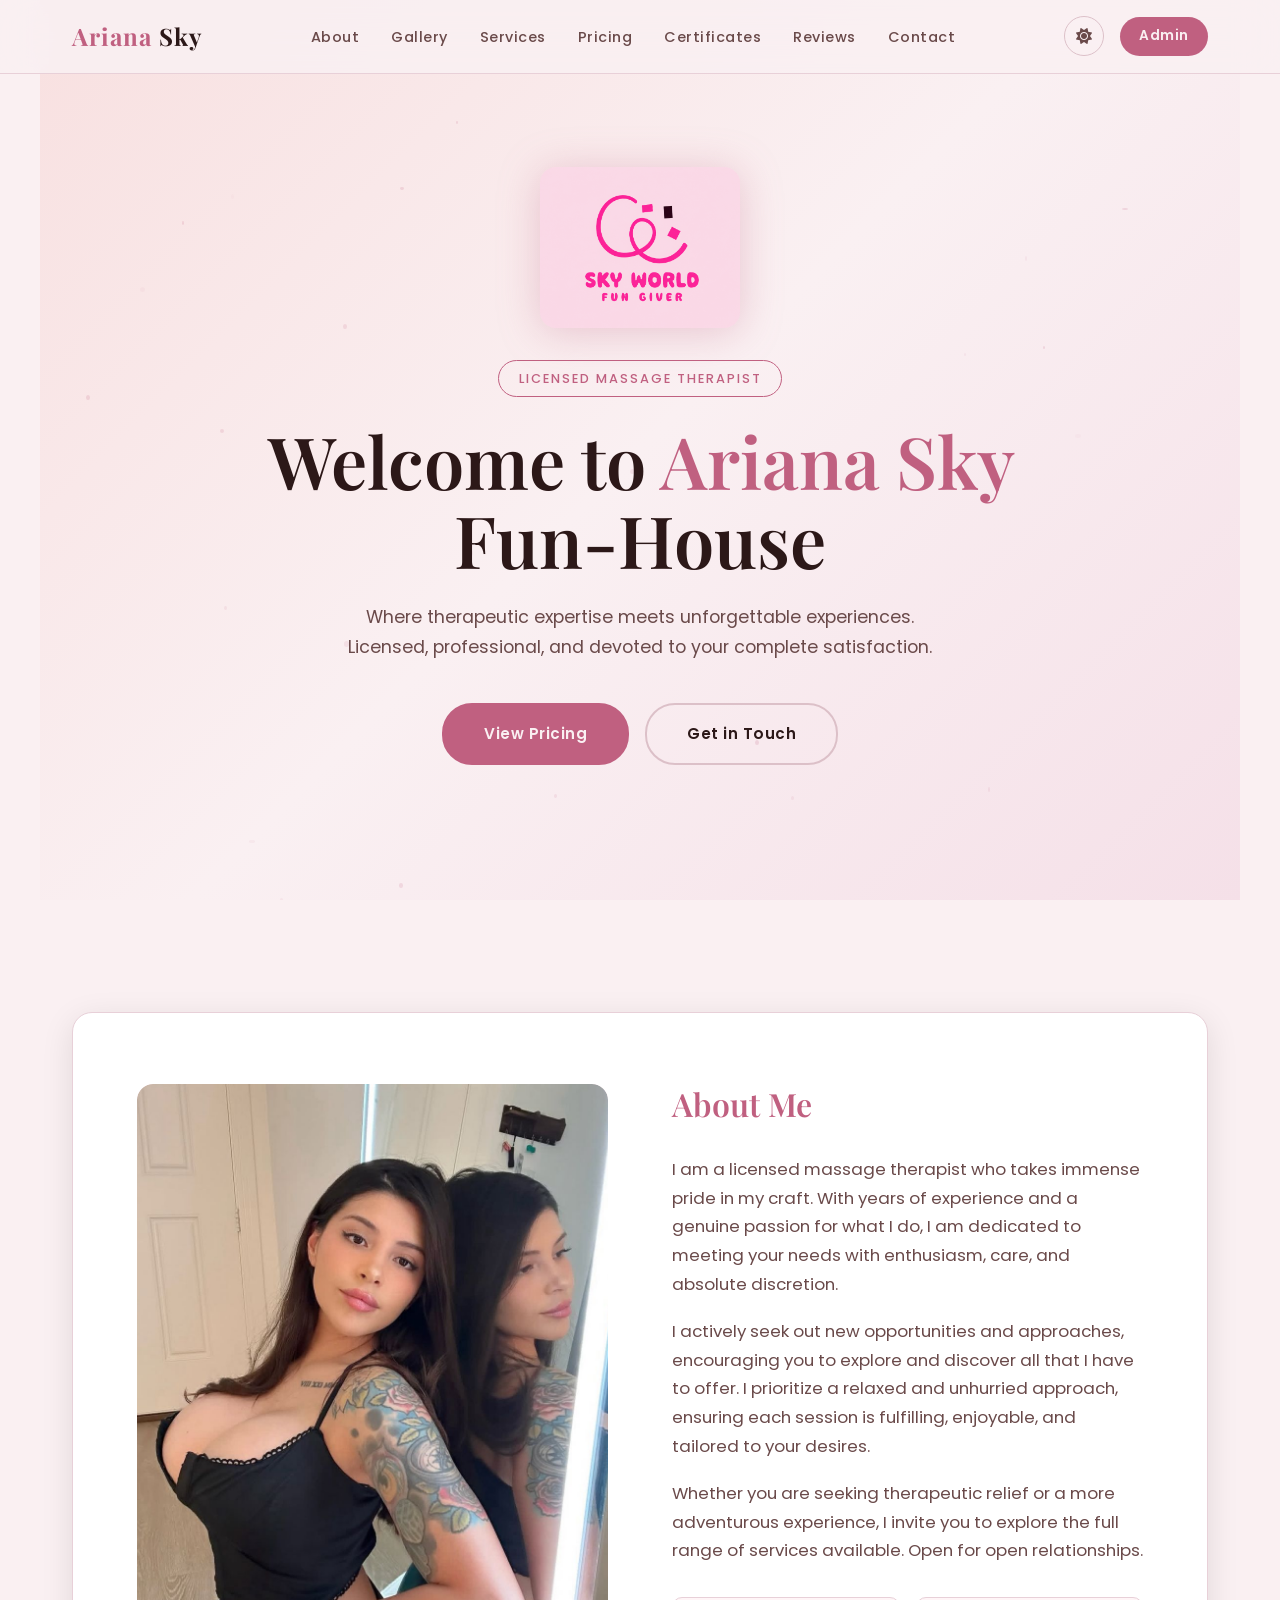
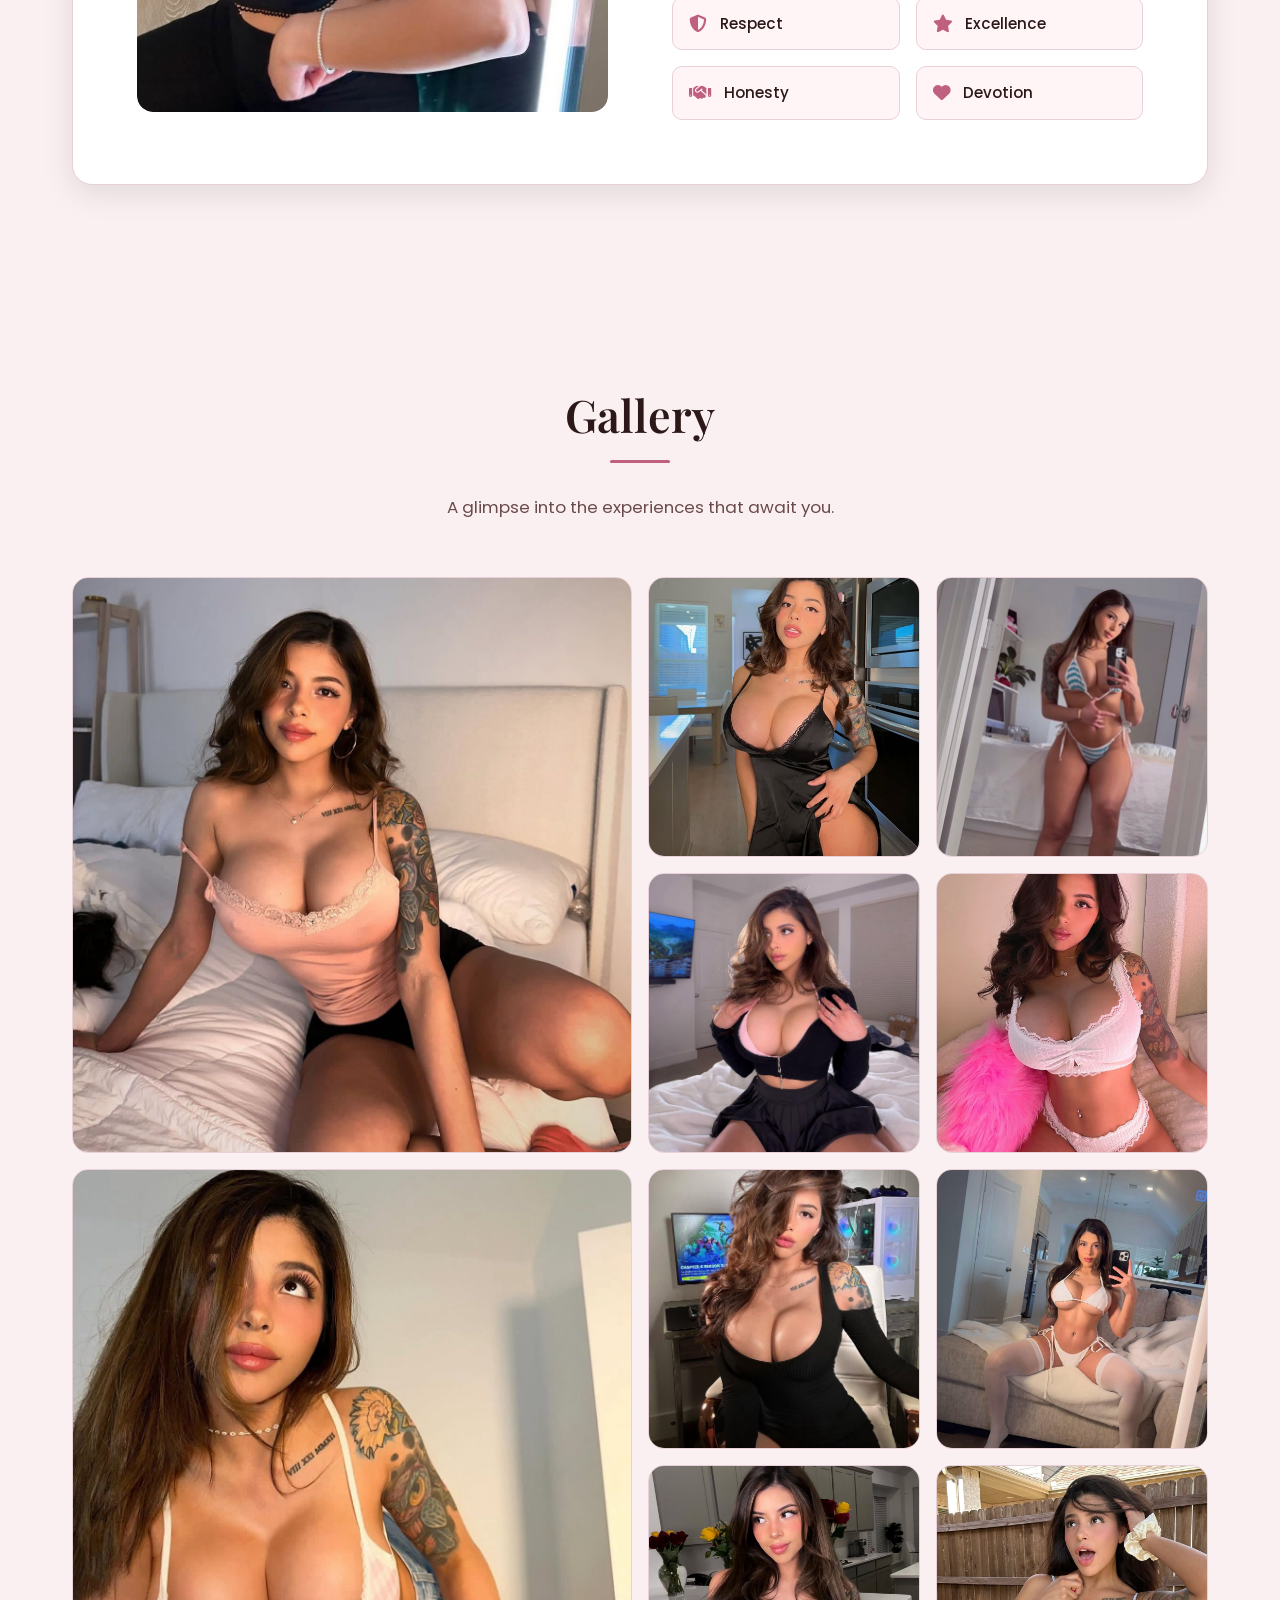
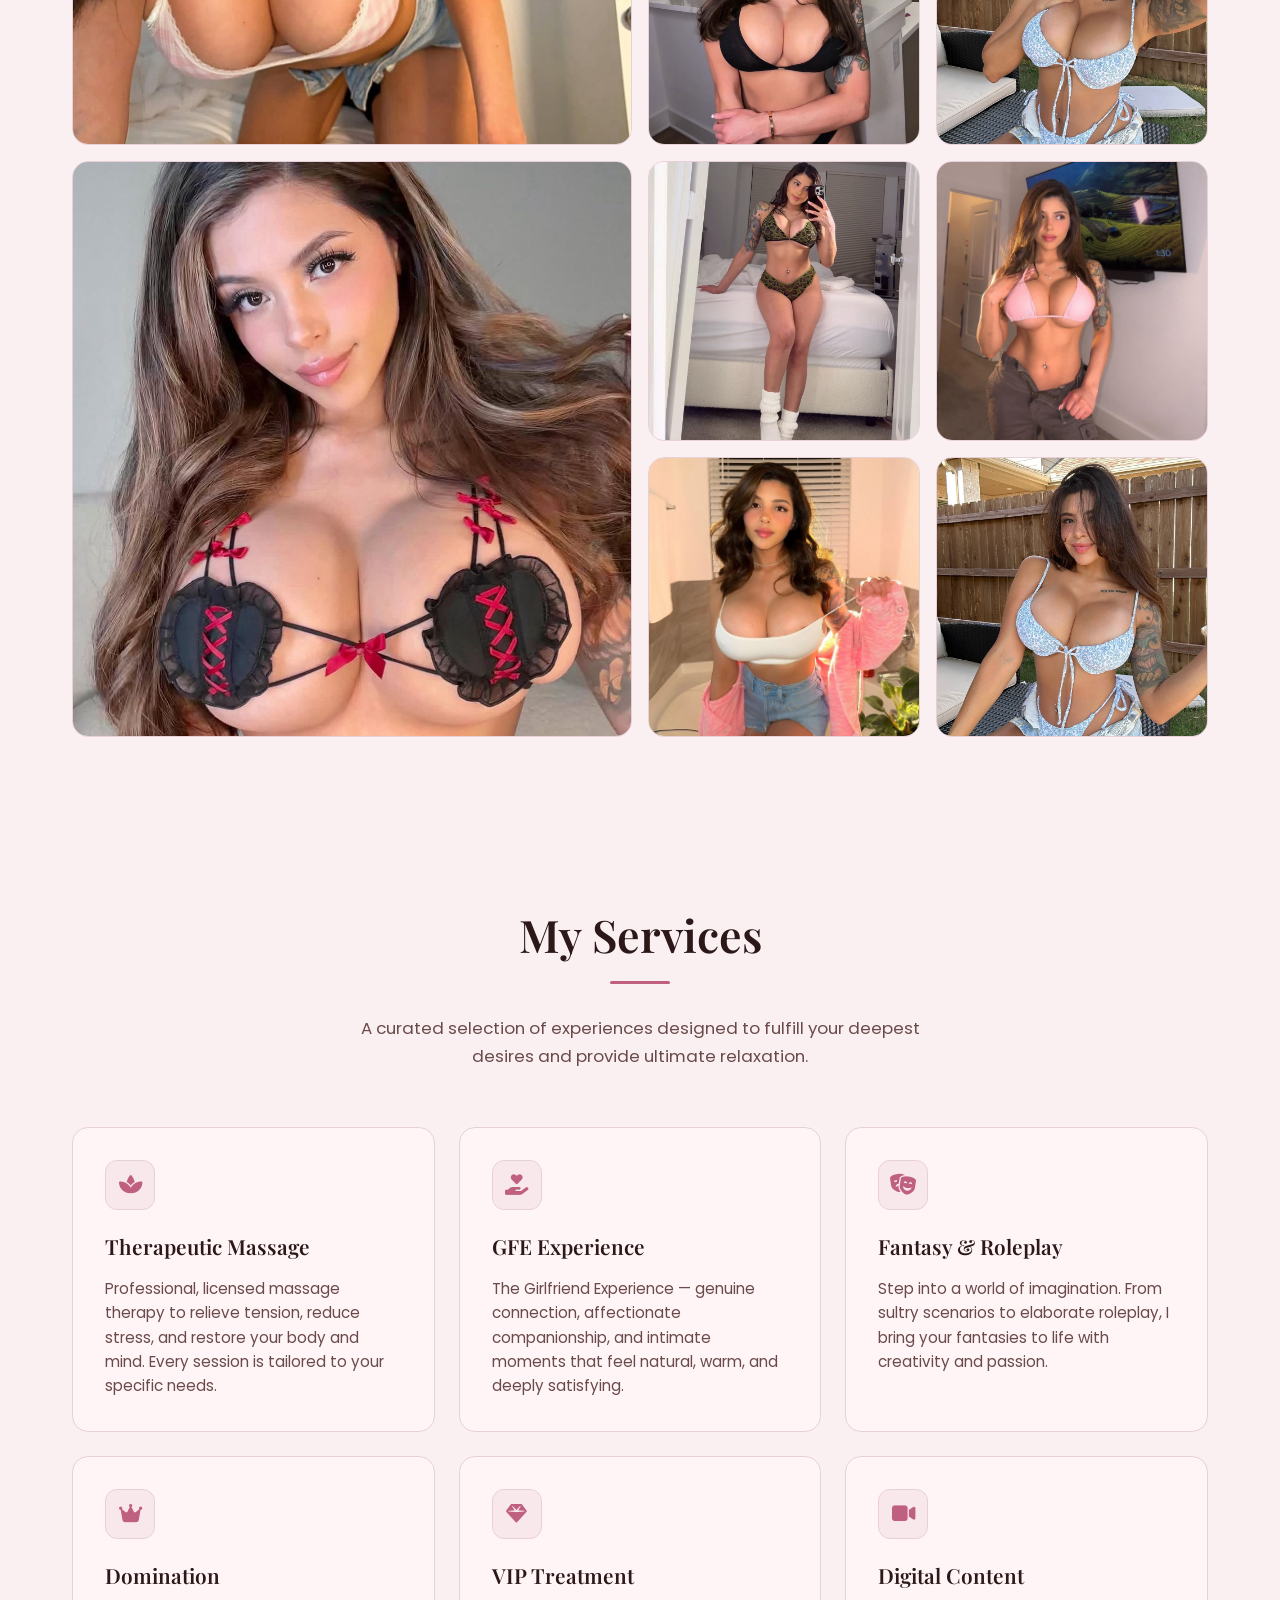
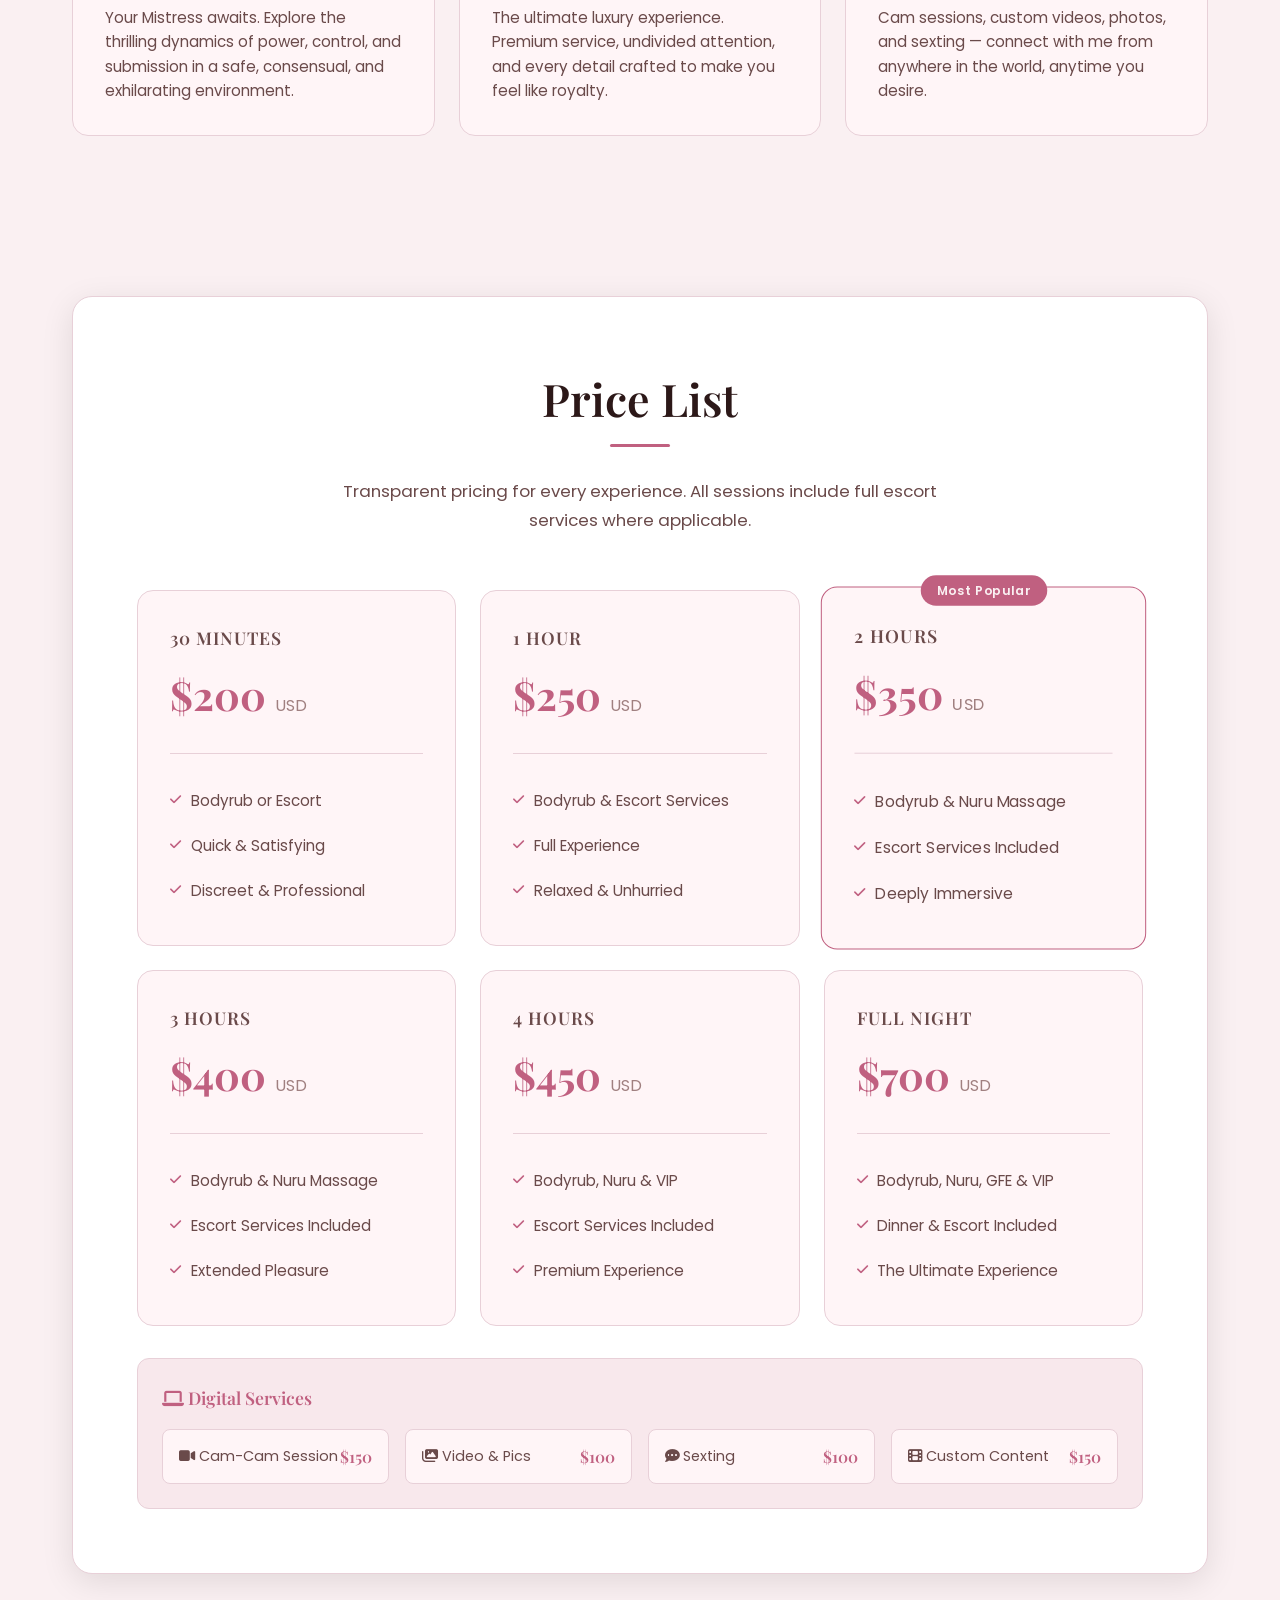
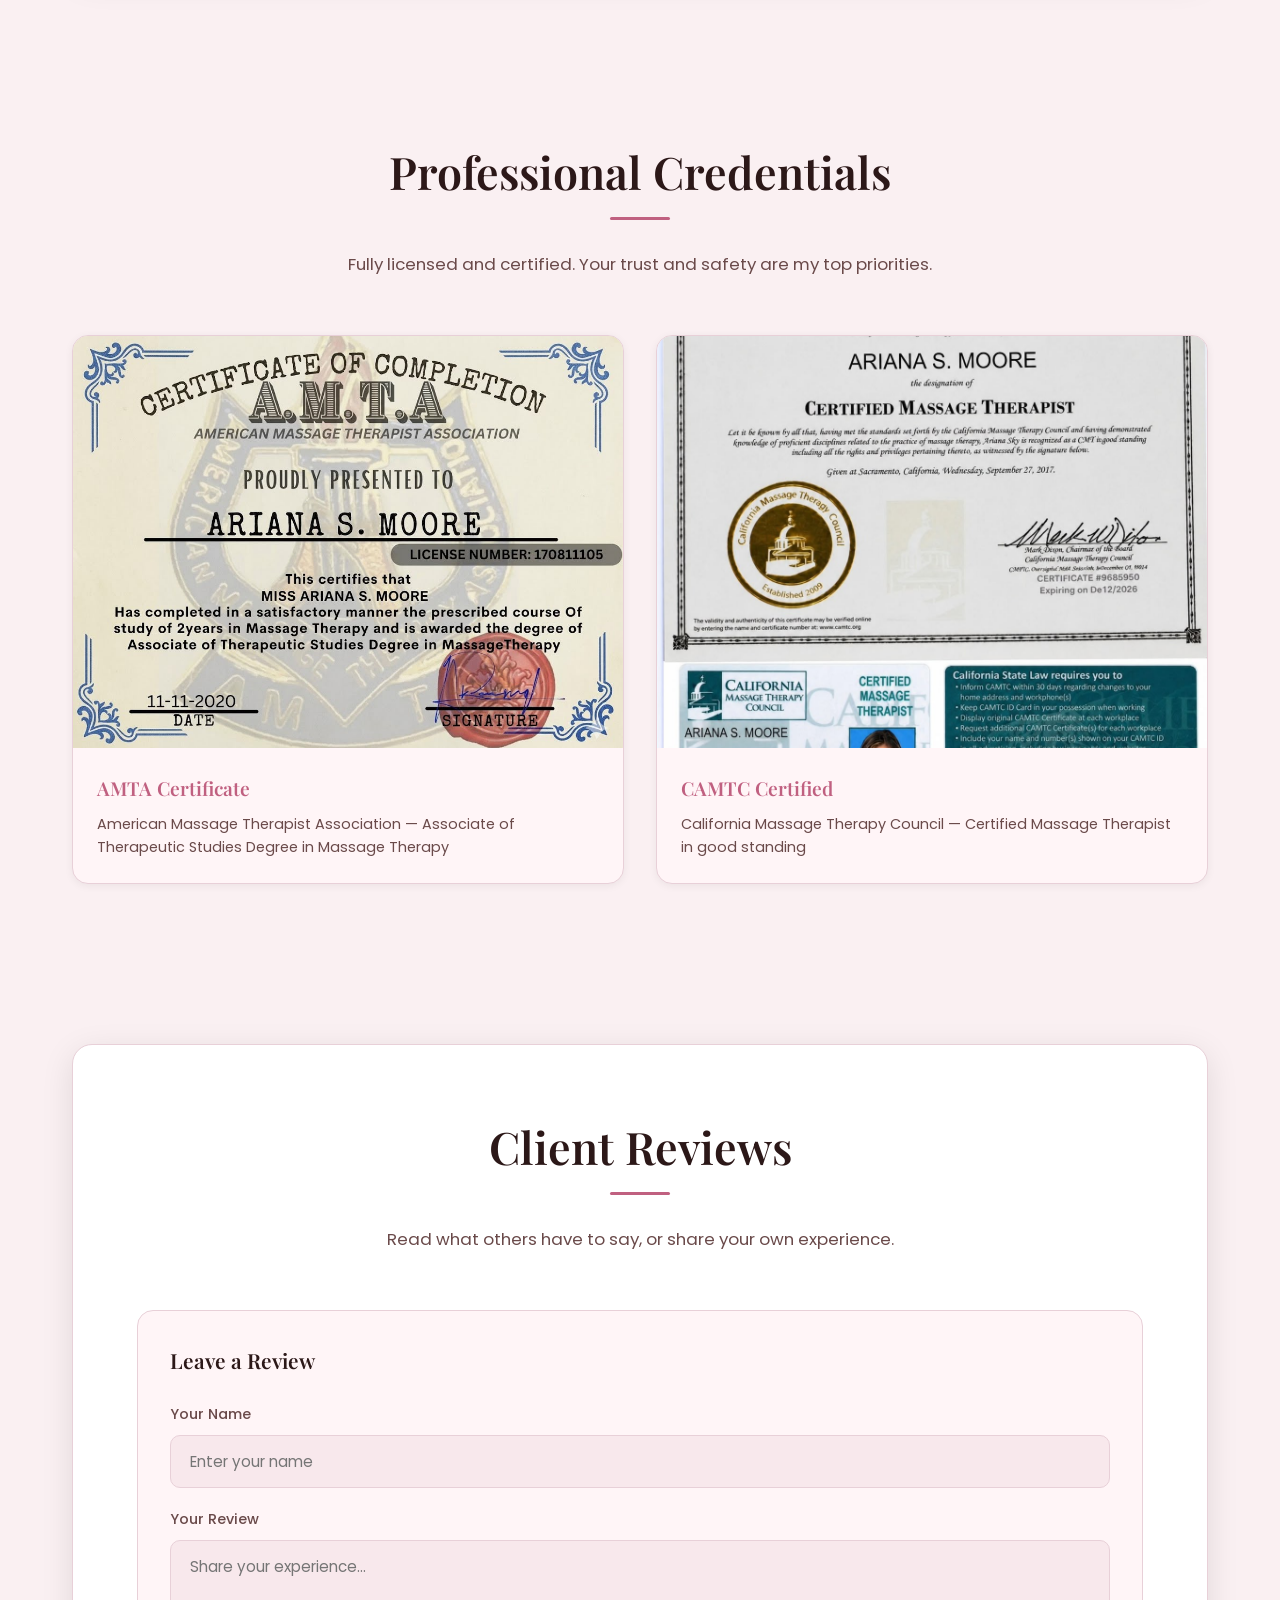
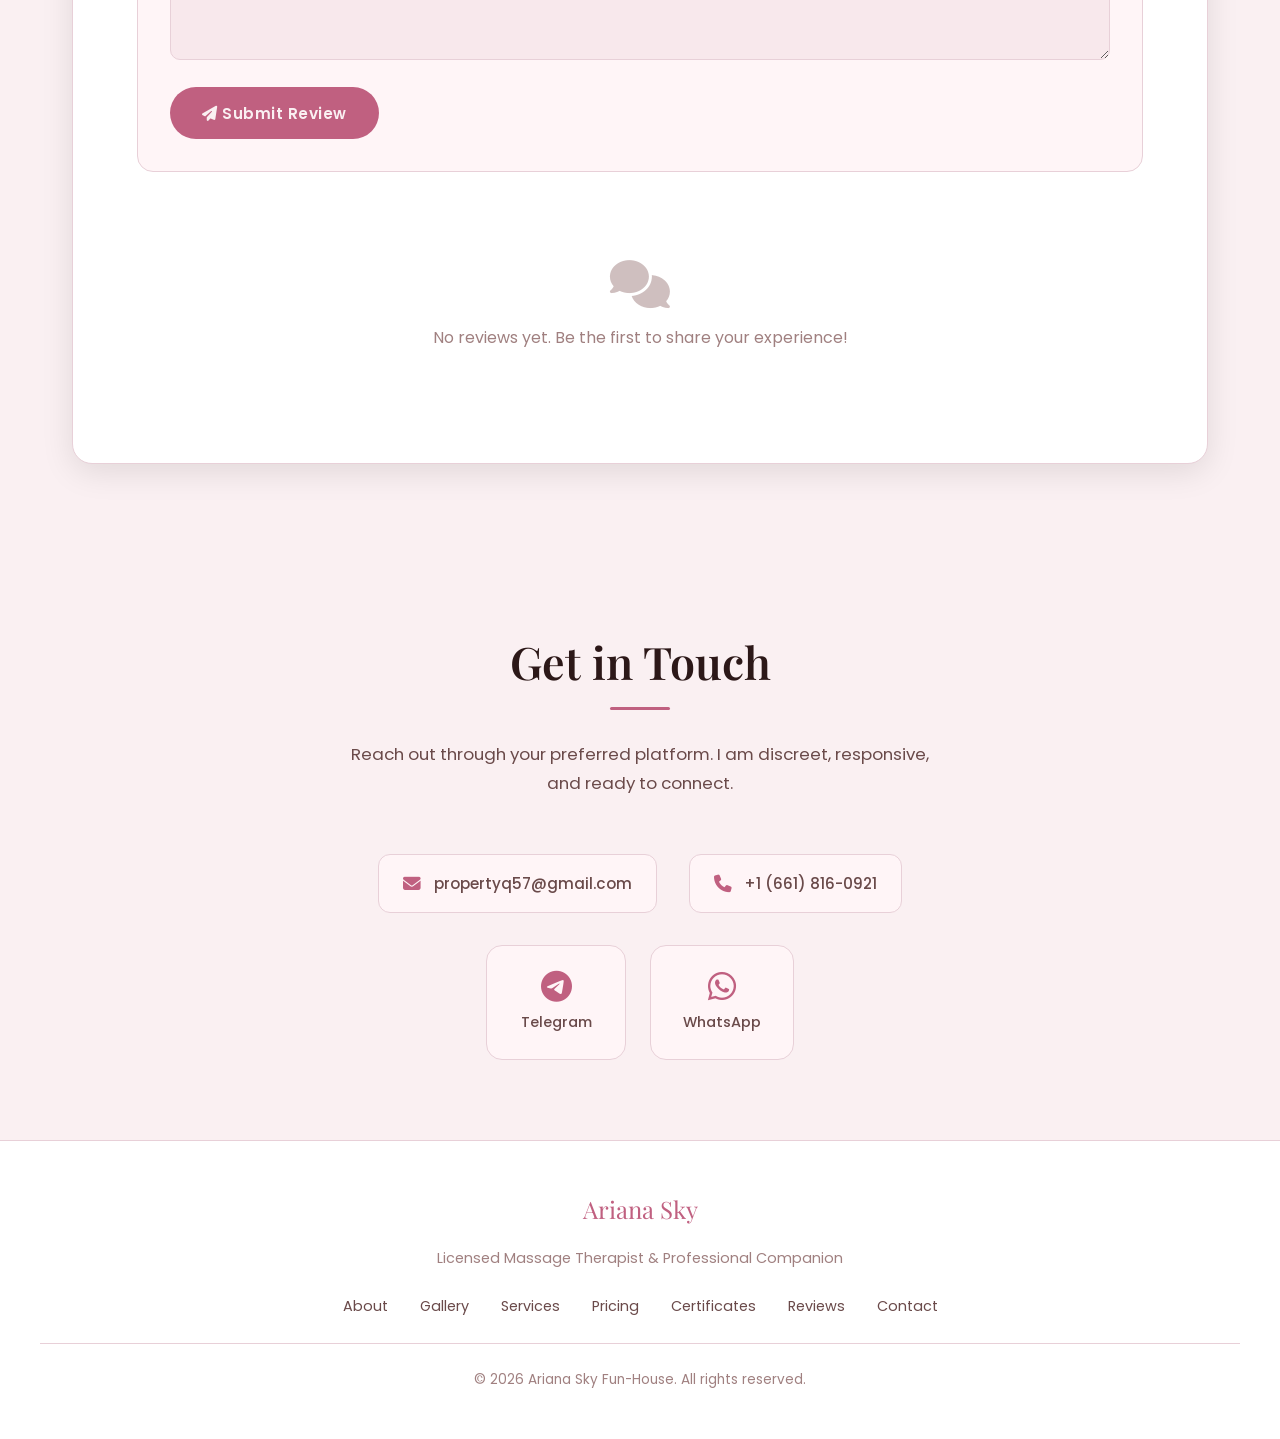
==== index.html @ fe271606 "initial commit" ====
<!DOCTYPE html>
<html lang="en">
<head>
    <meta charset="UTF-8">
    <meta name="viewport" content="width=device-width, initial-scale=1.0">
    <title>Ariana Sky Fun-House</title>
    <link rel="preconnect" href="https://fonts.googleapis.com">
    <link rel="preconnect" href="https://fonts.gstatic.com" crossorigin>
    <link href="https://fonts.googleapis.com/css2?family=Playfair+Display:wght@400;500;600;700&family=Poppins:wght@300;400;500;600&display=swap" rel="stylesheet">
    <link rel="stylesheet" href="https://cdnjs.cloudflare.com/ajax/libs/font-awesome/6.5.1/css/all.min.css">
    <link rel="stylesheet" href="style.css">
</head>
<body>
    <!-- Navigation -->
    <nav class="navbar">
        <div class="nav-container">
            <a href="#" class="logo">Ariana <span>Sky</span></a>
            <ul class="nav-links">
                <li><a href="#about">About</a></li>
                <li><a href="#gallery">Gallery</a></li>
                <li><a href="#services">Services</a></li>
                <li><a href="#pricing">Pricing</a></li>
                <li><a href="#certificates">Certificates</a></li>
                <li><a href="#comments">Reviews</a></li>
                <li><a href="#contact">Contact</a></li>
            </ul>
            <div class="nav-actions">
                <button class="theme-toggle" id="themeToggle" title="Toggle Dark Mode">
                    <i class="fas fa-sun"></i>
                </button>
                <button class="admin-btn" id="adminBtn">Admin</button>
                <button class="mobile-menu-btn"><i class="fas fa-bars"></i></button>
            </div>
        </div>
    </nav>

    <!-- Hero Section -->
    <section class="hero" id="home">
        <div class="hero-bg"></div>
        <div class="hero-particles" id="particles"></div>
        <div class="hero-content">
            <div class="hero-logo">
                <img src="Logo/sky.png" alt="Sky World Fun Giver Logo" class="hero-logo-img">
            </div>
            <div class="hero-badge">Licensed Massage Therapist</div>
            <h1>Welcome to <span class="highlight">Ariana Sky</span> Fun-House</h1>
            <p>Where therapeutic expertise meets unforgettable experiences. Licensed, professional, and devoted to your complete satisfaction.</p>
            <div class="hero-cta">
                <a href="#pricing" class="btn-primary">View Pricing</a>
                <a href="#contact" class="btn-secondary">Get in Touch</a>
            </div>
        </div>
    </section>

    <!-- About Section -->
    <section id="about" class="reveal">
        <div class="about">
            <div class="about-grid">
                <div class="about-image">
                    <img src="Images/IMG-20260613-WA0043.jpg" alt="Ariana Sky" class="about-img">
                </div>
                <div class="about-content">
                    <h3>About Me</h3>
                    <p>I am a licensed massage therapist who takes immense pride in my craft. With years of experience and a genuine passion for what I do, I am dedicated to meeting your needs with enthusiasm, care, and absolute discretion.</p>
                    <p>I actively seek out new opportunities and approaches, encouraging you to explore and discover all that I have to offer. I prioritize a relaxed and unhurried approach, ensuring each session is fulfilling, enjoyable, and tailored to your desires.</p>
                    <p>Whether you are seeking therapeutic relief or a more adventurous experience, I invite you to explore the full range of services available. Open for open relationships.</p>
                    <div class="values-list">
                        <div class="value-item">
                            <i class="fas fa-shield-halved"></i>
                            <span>Respect</span>
                        </div>
                        <div class="value-item">
                            <i class="fas fa-star"></i>
                            <span>Excellence</span>
                        </div>
                        <div class="value-item">
                            <i class="fas fa-handshake"></i>
                            <span>Honesty</span>
                        </div>
                        <div class="value-item">
                            <i class="fas fa-heart"></i>
                            <span>Devotion</span>
                        </div>
                    </div>
                </div>
            </div>
        </div>
    </section>

    <!-- Gallery Section -->
    <section id="gallery" class="reveal">
        <div class="section-header">
            <h2>Gallery</h2>
            <p>A glimpse into the experiences that await you.</p>
        </div>
        <div class="gallery-grid">
            <div class="gallery-item large">
                <img src="Images/IMG-20260613-WA0044.jpg" alt="Gallery Image 1" loading="lazy">
                <div class="gallery-overlay">
                    <i class="fas fa-expand"></i>
                </div>
            </div>
            <div class="gallery-item">
                <img src="Images/IMG-20260613-WA0045.jpg" alt="Gallery Image 2" loading="lazy">
                <div class="gallery-overlay">
                    <i class="fas fa-expand"></i>
                </div>
            </div>
            <div class="gallery-item">
                <img src="Images/IMG-20260613-WA0046.jpg" alt="Gallery Image 3" loading="lazy">
                <div class="gallery-overlay">
                    <i class="fas fa-expand"></i>
                </div>
            </div>
            <div class="gallery-item">
                <img src="Images/IMG-20260613-WA0047.jpg" alt="Gallery Image 4" loading="lazy">
                <div class="gallery-overlay">
                    <i class="fas fa-expand"></i>
                </div>
            </div>
            <div class="gallery-item">
                <img src="Images/IMG-20260613-WA0048.jpg" alt="Gallery Image 5" loading="lazy">
                <div class="gallery-overlay">
                    <i class="fas fa-expand"></i>
                </div>
            </div>
            <div class="gallery-item large">
                <img src="Images/IMG-20260613-WA0049.jpg" alt="Gallery Image 6" loading="lazy">
                <div class="gallery-overlay">
                    <i class="fas fa-expand"></i>
                </div>
            </div>
            <div class="gallery-item">
                <img src="Images/IMG-20260613-WA0050.jpg" alt="Gallery Image 7" loading="lazy">
                <div class="gallery-overlay">
                    <i class="fas fa-expand"></i>
                </div>
            </div>
            <div class="gallery-item">
                <img src="Images/IMG-20260613-WA0051.jpg" alt="Gallery Image 8" loading="lazy">
                <div class="gallery-overlay">
                    <i class="fas fa-expand"></i>
                </div>
            </div>
            <div class="gallery-item">
                <img src="Images/IMG-20260613-WA0052.jpg" alt="Gallery Image 9" loading="lazy">
                <div class="gallery-overlay">
                    <i class="fas fa-expand"></i>
                </div>
            </div>
            <div class="gallery-item">
                <img src="Images/IMG-20260613-WA0053.jpg" alt="Gallery Image 10" loading="lazy">
                <div class="gallery-overlay">
                    <i class="fas fa-expand"></i>
                </div>
            </div>
            <div class="gallery-item large">
                <img src="Images/IMG-20260613-WA0054.jpg" alt="Gallery Image 11" loading="lazy">
                <div class="gallery-overlay">
                    <i class="fas fa-expand"></i>
                </div>
            </div>
            <div class="gallery-item">
                <img src="Images/IMG-20260613-WA0055.jpg" alt="Gallery Image 12" loading="lazy">
                <div class="gallery-overlay">
                    <i class="fas fa-expand"></i>
                </div>
            </div>
            <div class="gallery-item">
                <img src="Images/IMG-20260613-WA0056.jpg" alt="Gallery Image 13" loading="lazy">
                <div class="gallery-overlay">
                    <i class="fas fa-expand"></i>
                </div>
            </div>
            <div class="gallery-item">
                <img src="Images/IMG-20260613-WA0057.jpg" alt="Gallery Image 14" loading="lazy">
                <div class="gallery-overlay">
                    <i class="fas fa-expand"></i>
                </div>
            </div>
            <div class="gallery-item">
                <img src="Images/IMG-20260613-WA0058.jpg" alt="Gallery Image 15" loading="lazy">
                <div class="gallery-overlay">
                    <i class="fas fa-expand"></i>
                </div>
            </div>
        </div>
    </section>

    <!-- Services Section -->
    <section id="services" class="reveal">
        <div class="section-header">
            <h2>My Services</h2>
            <p>A curated selection of experiences designed to fulfill your deepest desires and provide ultimate relaxation.</p>
        </div>
        <div class="services-grid">
            <div class="service-card">
                <div class="service-icon"><i class="fas fa-spa"></i></div>
                <h3>Therapeutic Massage</h3>
                <p>Professional, licensed massage therapy to relieve tension, reduce stress, and restore your body and mind. Every session is tailored to your specific needs.</p>
            </div>
            <div class="service-card">
                <div class="service-icon"><i class="fas fa-hand-holding-heart"></i></div>
                <h3>GFE Experience</h3>
                <p>The Girlfriend Experience — genuine connection, affectionate companionship, and intimate moments that feel natural, warm, and deeply satisfying.</p>
            </div>
            <div class="service-card">
                <div class="service-icon"><i class="fas fa-masks-theater"></i></div>
                <h3>Fantasy & Roleplay</h3>
                <p>Step into a world of imagination. From sultry scenarios to elaborate roleplay, I bring your fantasies to life with creativity and passion.</p>
            </div>
            <div class="service-card">
                <div class="service-icon"><i class="fas fa-crown"></i></div>
                <h3>Domination</h3>
                <p>Your Mistress awaits. Explore the thrilling dynamics of power, control, and submission in a safe, consensual, and exhilarating environment.</p>
            </div>
            <div class="service-card">
                <div class="service-icon"><i class="fas fa-gem"></i></div>
                <h3>VIP Treatment</h3>
                <p>The ultimate luxury experience. Premium service, undivided attention, and every detail crafted to make you feel like royalty.</p>
            </div>
            <div class="service-card">
                <div class="service-icon"><i class="fas fa-video"></i></div>
                <h3>Digital Content</h3>
                <p>Cam sessions, custom videos, photos, and sexting — connect with me from anywhere in the world, anytime you desire.</p>
            </div>
        </div>
    </section>

    <!-- Pricing Section -->
    <section id="pricing" class="reveal">
        <div class="pricing">
            <div class="section-header">
                <h2>Price List</h2>
                <p>Transparent pricing for every experience. All sessions include full escort services where applicable.</p>
            </div>
            <div class="pricing-grid">
                <div class="pricing-card">
                    <div class="pricing-header">
                        <h3>30 Minutes</h3>
                        <div class="pricing-price">$200 <span>USD</span></div>
                    </div>
                    <ul class="pricing-features">
                        <li><i class="fas fa-check"></i> Bodyrub or Escort</li>
                        <li><i class="fas fa-check"></i> Quick & Satisfying</li>
                        <li><i class="fas fa-check"></i> Discreet & Professional</li>
                    </ul>
                </div>
                <div class="pricing-card">
                    <div class="pricing-header">
                        <h3>1 Hour</h3>
                        <div class="pricing-price">$250 <span>USD</span></div>
                    </div>
                    <ul class="pricing-features">
                        <li><i class="fas fa-check"></i> Bodyrub & Escort Services</li>
                        <li><i class="fas fa-check"></i> Full Experience</li>
                        <li><i class="fas fa-check"></i> Relaxed & Unhurried</li>
                    </ul>
                </div>
                <div class="pricing-card featured">
                    <div class="pricing-header">
                        <h3>2 Hours</h3>
                        <div class="pricing-price">$350 <span>USD</span></div>
                    </div>
                    <ul class="pricing-features">
                        <li><i class="fas fa-check"></i> Bodyrub & Nuru Massage</li>
                        <li><i class="fas fa-check"></i> Escort Services Included</li>
                        <li><i class="fas fa-check"></i> Deeply Immersive</li>
                    </ul>
                </div>
                <div class="pricing-card">
                    <div class="pricing-header">
                        <h3>3 Hours</h3>
                        <div class="pricing-price">$400 <span>USD</span></div>
                    </div>
                    <ul class="pricing-features">
                        <li><i class="fas fa-check"></i> Bodyrub & Nuru Massage</li>
                        <li><i class="fas fa-check"></i> Escort Services Included</li>
                        <li><i class="fas fa-check"></i> Extended Pleasure</li>
                    </ul>
                </div>
                <div class="pricing-card">
                    <div class="pricing-header">
                        <h3>4 Hours</h3>
                        <div class="pricing-price">$450 <span>USD</span></div>
                    </div>
                    <ul class="pricing-features">
                        <li><i class="fas fa-check"></i> Bodyrub, Nuru & VIP</li>
                        <li><i class="fas fa-check"></i> Escort Services Included</li>
                        <li><i class="fas fa-check"></i> Premium Experience</li>
                    </ul>
                </div>
                <div class="pricing-card">
                    <div class="pricing-header">
                        <h3>Full Night</h3>
                        <div class="pricing-price">$700 <span>USD</span></div>
                    </div>
                    <ul class="pricing-features">
                        <li><i class="fas fa-check"></i> Bodyrub, Nuru, GFE & VIP</li>
                        <li><i class="fas fa-check"></i> Dinner & Escort Included</li>
                        <li><i class="fas fa-check"></i> The Ultimate Experience</li>
                    </ul>
                </div>
            </div>
            <div class="digital-services">
                <h4><i class="fas fa-laptop"></i> Digital Services</h4>
                <div class="digital-grid">
                    <div class="digital-item">
                        <span><i class="fas fa-video"></i> Cam-Cam Session</span>
                        <span>$150</span>
                    </div>
                    <div class="digital-item">
                        <span><i class="fas fa-images"></i> Video & Pics</span>
                        <span>$100</span>
                    </div>
                    <div class="digital-item">
                        <span><i class="fas fa-comment-dots"></i> Sexting</span>
                        <span>$100</span>
                    </div>
                    <div class="digital-item">
                        <span><i class="fas fa-film"></i> Custom Content</span>
                        <span>$150</span>
                    </div>
                </div>
            </div>
        </div>
    </section>

    <!-- Certificates Section -->
    <section id="certificates" class="reveal">
        <div class="section-header">
            <h2>Professional Credentials</h2>
            <p>Fully licensed and certified. Your trust and safety are my top priorities.</p>
        </div>
        <div class="certificates-grid">
            <div class="certificate-card">
                <div class="certificate-image">
                    <img src="Certificates/IMG-20260613-WA0059.jpg" alt="AMTA Certificate of Completion">
                </div>
                <div class="certificate-info">
                    <h3>AMTA Certificate</h3>
                    <p>American Massage Therapist Association — Associate of Therapeutic Studies Degree in Massage Therapy</p>
                </div>
            </div>
            <div class="certificate-card">
                <div class="certificate-image">
                    <img src="Certificates/IMG-20260613-WA0061.jpg" alt="California Massage Therapy Council Certification">
                </div>
                <div class="certificate-info">
                    <h3>CAMTC Certified</h3>
                    <p>California Massage Therapy Council — Certified Massage Therapist in good standing</p>
                </div>
            </div>
        </div>
    </section>

    <!-- Comments Section -->
    <section id="comments" class="reveal">
        <div class="comments-section">
            <div class="section-header">
                <h2>Client Reviews</h2>
                <p>Read what others have to say, or share your own experience.</p>
            </div>

            <!-- Admin Panel -->
            <div class="admin-panel" id="adminPanel">
                <div class="admin-status"><i class="fas fa-circle"></i> Admin Mode Active</div>
                <h4>Admin Controls</h4>
                <div class="admin-controls">
                    <button onclick="clearAllComments()"><i class="fas fa-trash"></i> Clear All Reviews</button>
                    <button onclick="loadSampleComments()"><i class="fas fa-database"></i> Load Sample Data</button>
                    <button class="danger" onclick="logoutAdmin()"><i class="fas fa-sign-out-alt"></i> Logout</button>
                </div>
            </div>

            <!-- Comment Form -->
            <div class="comment-form">
                <h3 style="margin-bottom: 1.5rem; font-size: 1.3rem;">Leave a Review</h3>
                <form id="commentForm">
                    <div class="form-group">
                        <label for="commentName">Your Name</label>
                        <input type="text" id="commentName" placeholder="Enter your name" required>
                    </div>
                    <div class="form-group">
                        <label for="commentText">Your Review</label>
                        <textarea id="commentText" placeholder="Share your experience..." required></textarea>
                    </div>
                    <button type="submit" class="submit-btn"><i class="fas fa-paper-plane"></i> Submit Review</button>
                </form>
            </div>

            <!-- Comments List -->
            <div class="comments-list" id="commentsList">
                <!-- Comments will be loaded here -->
            </div>
        </div>
    </section>

    <!-- Contact / Social Section -->
    <section id="contact" class="reveal contact-section">
        <div class="section-header">
            <h2>Get in Touch</h2>
            <p>Reach out through your preferred platform. I am discreet, responsive, and ready to connect.</p>
        </div>
        <div class="contact-info">
            <div class="contact-item">
                <i class="fas fa-envelope"></i>
                <span>propertyq57@gmail.com</span>
            </div>
            <div class="contact-item">
                <i class="fas fa-phone"></i>
                <span>+1 (661) 816-0921</span>
            </div>
        </div>
        <div class="social-links">
            <a href="https://t.me/ALLMYHEART7" target="_blank" class="social-link">
                <i class="fab fa-telegram"></i>
                <span>Telegram</span>
            </a>
            <a href="https://wa.me/13027434221" target="_blank" class="social-link">
                <i class="fab fa-whatsapp"></i>
                <span>WhatsApp</span>
            </a>
        </div>
    </section>

    <!-- Footer -->
    <footer>
        <div class="footer-content">
            <div class="footer-logo">Ariana Sky</div>
            <p class="footer-text">Licensed Massage Therapist & Professional Companion</p>
            <div class="footer-links">
                <a href="#about">About</a>
                <a href="#gallery">Gallery</a>
                <a href="#services">Services</a>
                <a href="#pricing">Pricing</a>
                <a href="#certificates">Certificates</a>
                <a href="#comments">Reviews</a>
                <a href="#contact">Contact</a>
            </div>
            <div class="footer-bottom">
                &copy; 2026 Ariana Sky Fun-House. All rights reserved.
            </div>
        </div>
    </footer>

    <!-- Image Lightbox Modal -->
    <div class="lightbox" id="lightbox">
        <button class="lightbox-close" id="lightboxClose"><i class="fas fa-times"></i></button>
        <button class="lightbox-prev" id="lightboxPrev"><i class="fas fa-chevron-left"></i></button>
        <button class="lightbox-next" id="lightboxNext"><i class="fas fa-chevron-right"></i></button>
        <img src="" alt="Lightbox Image" id="lightboxImg">
    </div>

    <!-- Admin Login Modal -->
    <div class="modal-overlay" id="adminModal">
        <div class="modal">
            <h3><i class="fas fa-lock"></i> Admin Access</h3>
            <p>Enter your admin password to manage reviews and content.</p>
            <div class="form-group">
                <label for="adminPassword">Password</label>
                <input type="password" id="adminPassword" placeholder="Enter admin password">
            </div>
            <div class="modal-actions">
                <button class="btn-cancel" onclick="closeAdminModal()">Cancel</button>
                <button class="btn-confirm" onclick="loginAdmin()">Login</button>
            </div>
        </div>
    </div>

    <!-- Toast Container -->
    <div class="toast" id="toast">
        <i class="fas fa-check-circle"></i>
        <span id="toastMessage">Message</span>
    </div>

    <script src="script.js"></script>
</body>
</html>
---- style.css ----
/* ========================
   ARIANA SKY FUN-HOUSE
   Pink & Cream Theme
   ======================== */

:root {
    --bg-primary: #faf0f2;
    --bg-secondary: #ffffff;
    --bg-card: #fff5f7;
    --bg-elevated: #f8e8ec;
    --text-primary: #2c1818;
    --text-secondary: #6a4a4a;
    --text-muted: #a08080;
    --accent: #c06080;
    --accent-hover: #a04060;
    --accent-glow: rgba(192, 96, 128, 0.2);
    --border: #e8d0d8;
    --border-light: #dcc0c8;
    --danger: #c94e6e;
    --danger-hover: #d66080;
    --success: #6a9e7a;
    --shadow: 0 8px 32px rgba(0,0,0,0.1);
    --shadow-sm: 0 2px 8px rgba(0,0,0,0.06);
    --transition: all 0.3s cubic-bezier(0.4, 0, 0.2, 1);
}

[data-theme="dark"] {
    --bg-primary: #1a0f14;
    --bg-secondary: #24161c;
    --bg-card: #2a1a20;
    --bg-elevated: #331f28;
    --text-primary: #f5e6d8;
    --text-secondary: #d4b8a8;
    --text-muted: #a08070;
    --accent: #e8a4b8;
    --accent-hover: #f0b8c8;
    --accent-glow: rgba(232, 164, 184, 0.3);
    --border: #3a252e;
    --border-light: #4a2f3a;
    --shadow: 0 8px 32px rgba(0,0,0,0.4);
    --shadow-sm: 0 2px 8px rgba(0,0,0,0.2);
}

* {
    margin: 0;
    padding: 0;
    box-sizing: border-box;
}

html {
    scroll-behavior: smooth;
}

body {
    font-family: 'Poppins', sans-serif;
    background: var(--bg-primary);
    color: var(--text-primary);
    line-height: 1.7;
    transition: var(--transition);
    overflow-x: hidden;
}

h1, h2, h3, h4 {
    font-family: 'Playfair Display', serif;
    font-weight: 600;
}

/* Scrollbar */
::-webkit-scrollbar {
    width: 8px;
}
::-webkit-scrollbar-track {
    background: var(--bg-primary);
}
::-webkit-scrollbar-thumb {
    background: var(--accent);
    border-radius: 4px;
}

/* Navigation */
.navbar {
    position: fixed;
    top: 0;
    left: 0;
    right: 0;
    z-index: 1000;
    background: rgba(250, 240, 242, 0.85);
    backdrop-filter: blur(20px);
    border-bottom: 1px solid var(--border);
    transition: var(--transition);
}

[data-theme="dark"] .navbar {
    background: rgba(26, 15, 20, 0.85);
}

.nav-container {
    max-width: 1200px;
    margin: 0 auto;
    padding: 1rem 2rem;
    display: flex;
    justify-content: space-between;
    align-items: center;
}

.logo {
    font-family: 'Playfair Display', serif;
    font-size: 1.5rem;
    font-weight: 700;
    color: var(--accent);
    text-decoration: none;
    letter-spacing: 1px;
}

.logo span {
    color: var(--text-primary);
}

.nav-links {
    display: flex;
    gap: 2rem;
    align-items: center;
    list-style: none;
}

.nav-links a {
    color: var(--text-secondary);
    text-decoration: none;
    font-size: 0.9rem;
    font-weight: 500;
    letter-spacing: 0.5px;
    transition: var(--transition);
    position: relative;
}

.nav-links a::after {
    content: '';
    position: absolute;
    bottom: -4px;
    left: 0;
    width: 0;
    height: 2px;
    background: var(--accent);
    transition: var(--transition);
}

.nav-links a:hover {
    color: var(--accent);
}

.nav-links a:hover::after {
    width: 100%;
}

.nav-actions {
    display: flex;
    gap: 1rem;
    align-items: center;
}

.theme-toggle {
    background: none;
    border: 1px solid var(--border-light);
    color: var(--text-secondary);
    width: 40px;
    height: 40px;
    border-radius: 50%;
    cursor: pointer;
    display: flex;
    align-items: center;
    justify-content: center;
    transition: var(--transition);
    font-size: 1rem;
}

.theme-toggle:hover {
    border-color: var(--accent);
    color: var(--accent);
    transform: rotate(20deg);
}

.admin-btn {
    background: var(--accent);
    color: var(--bg-primary);
    border: none;
    padding: 0.6rem 1.2rem;
    border-radius: 30px;
    font-family: 'Poppins', sans-serif;
    font-weight: 600;
    font-size: 0.85rem;
    cursor: pointer;
    transition: var(--transition);
    letter-spacing: 0.5px;
}

.admin-btn:hover {
    background: var(--accent-hover);
    transform: translateY(-2px);
    box-shadow: 0 4px 15px var(--accent-glow);
}

.mobile-menu-btn {
    display: none;
    background: none;
    border: none;
    color: var(--text-primary);
    font-size: 1.5rem;
    cursor: pointer;
}

/* Hero Section */
.hero {
    min-height: 100vh;
    display: flex;
    align-items: center;
    justify-content: center;
    position: relative;
    overflow: hidden;
    padding: 6rem 2rem 4rem;
}

.hero-bg {
    position: absolute;
    inset: 0;
    background: linear-gradient(135deg, #f8e0e0 0%, #faf0f2 50%, #f5e0e8 100%);
    z-index: -2;
}

[data-theme="dark"] .hero-bg {
    background: linear-gradient(135deg, #1a0a10 0%, #1a0f14 50%, #241018 100%);
}

.hero-particles {
    position: absolute;
    inset: 0;
    z-index: -1;
    opacity: 0.3;
}

.hero-content {
    text-align: center;
    max-width: 800px;
    z-index: 1;
}

.hero-logo {
    margin-bottom: 1.5rem;
    animation: fadeInUp 0.8s ease;
}

.hero-logo-img {
    max-width: 200px;
    height: auto;
    border-radius: 16px;
    filter: drop-shadow(0 4px 20px rgba(192, 96, 128, 0.3));
}

.hero-badge {
    display: inline-block;
    padding: 0.4rem 1.2rem;
    border: 1px solid var(--accent);
    border-radius: 30px;
    color: var(--accent);
    font-size: 0.8rem;
    font-weight: 500;
    letter-spacing: 2px;
    text-transform: uppercase;
    margin-bottom: 1.5rem;
    animation: fadeInUp 0.8s ease 0.2s both;
}

.hero h1 {
    font-size: clamp(2.5rem, 6vw, 4.5rem);
    line-height: 1.1;
    margin-bottom: 1.5rem;
    animation: fadeInUp 0.8s ease 0.4s both;
}

.hero h1 .highlight {
    color: var(--accent);
    position: relative;
}

.hero p {
    font-size: 1.1rem;
    color: var(--text-secondary);
    max-width: 600px;
    margin: 0 auto 2.5rem;
    animation: fadeInUp 0.8s ease 0.6s both;
}

.hero-cta {
    display: flex;
    gap: 1rem;
    justify-content: center;
    flex-wrap: wrap;
    animation: fadeInUp 0.8s ease 0.8s both;
}

.btn-primary {
    background: var(--accent);
    color: var(--bg-primary);
    padding: 1rem 2.5rem;
    border-radius: 30px;
    text-decoration: none;
    font-weight: 600;
    font-size: 0.95rem;
    letter-spacing: 0.5px;
    transition: var(--transition);
    display: inline-block;
    border: 2px solid var(--accent);
}

.btn-primary:hover {
    background: transparent;
    color: var(--accent);
    transform: translateY(-3px);
    box-shadow: 0 8px 25px var(--accent-glow);
}

.btn-secondary {
    background: transparent;
    color: var(--text-primary);
    padding: 1rem 2.5rem;
    border-radius: 30px;
    text-decoration: none;
    font-weight: 600;
    font-size: 0.95rem;
    letter-spacing: 0.5px;
    transition: var(--transition);
    display: inline-block;
    border: 2px solid var(--border-light);
}

.btn-secondary:hover {
    border-color: var(--accent);
    color: var(--accent);
    transform: translateY(-3px);
}

/* Section Styles */
section {
    padding: 5rem 2rem;
    max-width: 1200px;
    margin: 0 auto;
}

.section-header {
    text-align: center;
    margin-bottom: 3.5rem;
}

.section-header h2 {
    font-size: clamp(2rem, 4vw, 2.8rem);
    margin-bottom: 1rem;
    position: relative;
    display: inline-block;
}

.section-header h2::after {
    content: '';
    position: absolute;
    bottom: -10px;
    left: 50%;
    transform: translateX(-50%);
    width: 60px;
    height: 3px;
    background: var(--accent);
    border-radius: 2px;
}

.section-header p {
    color: var(--text-secondary);
    max-width: 600px;
    margin: 1.5rem auto 0;
    font-size: 1.05rem;
}

/* About Section */
.about {
    background: var(--bg-secondary);
    border-radius: 20px;
    margin: 2rem auto;
    padding: 4rem;
    box-shadow: var(--shadow);
    border: 1px solid var(--border);
}

.about-grid {
    display: grid;
    grid-template-columns: 1fr 1fr;
    gap: 4rem;
    align-items: center;
}

.about-image {
    position: relative;
    border-radius: 16px;
    overflow: hidden;
    aspect-ratio: 3/4;
    background: var(--bg-elevated);
    display: flex;
    align-items: center;
    justify-content: center;
}

.about-image-placeholder {
    width: 100%;
    height: 100%;
    background: linear-gradient(135deg, var(--bg-elevated), var(--bg-card));
    display: flex;
    flex-direction: column;
    align-items: center;
    justify-content: center;
    color: var(--text-muted);
}

.about-image-placeholder i {
    font-size: 4rem;
    margin-bottom: 1rem;
    color: var(--accent);
    opacity: 0.5;
}

.about-image::before {
    content: '';
    position: absolute;
    inset: -2px;
    border-radius: 18px;
    background: linear-gradient(135deg, var(--accent), transparent, var(--accent));
    z-index: -1;
    opacity: 0.3;
}

.about-content h3 {
    font-size: 2rem;
    margin-bottom: 1.5rem;
    color: var(--accent);
}

.about-content p {
    color: var(--text-secondary);
    margin-bottom: 1.2rem;
    font-size: 1.05rem;
}

.values-list {
    display: grid;
    grid-template-columns: 1fr 1fr;
    gap: 1rem;
    margin-top: 2rem;
}

.value-item {
    display: flex;
    align-items: center;
    gap: 0.8rem;
    padding: 0.8rem 1rem;
    background: var(--bg-card);
    border-radius: 10px;
    border: 1px solid var(--border);
    transition: var(--transition);
}

.value-item:hover {
    border-color: var(--accent);
    transform: translateX(5px);
}

.value-item i {
    color: var(--accent);
    font-size: 1.1rem;
}

.value-item span {
    font-weight: 500;
    font-size: 0.95rem;
}

/* Services Section */
.services-grid {
    display: grid;
    grid-template-columns: repeat(auto-fit, minmax(280px, 1fr));
    gap: 1.5rem;
}

.service-card {
    background: var(--bg-card);
    border: 1px solid var(--border);
    border-radius: 16px;
    padding: 2rem;
    transition: var(--transition);
    position: relative;
    overflow: hidden;
}

.service-card::before {
    content: '';
    position: absolute;
    top: 0;
    left: 0;
    right: 0;
    height: 3px;
    background: linear-gradient(90deg, var(--accent), transparent);
    opacity: 0;
    transition: var(--transition);
}

.service-card:hover {
    transform: translateY(-5px);
    box-shadow: var(--shadow);
    border-color: var(--border-light);
}

.service-card:hover::before {
    opacity: 1;
}

.service-icon {
    width: 50px;
    height: 50px;
    background: var(--bg-elevated);
    border-radius: 12px;
    display: flex;
    align-items: center;
    justify-content: center;
    margin-bottom: 1.2rem;
    font-size: 1.3rem;
    color: var(--accent);
    border: 1px solid var(--border);
}

.service-card h3 {
    font-size: 1.3rem;
    margin-bottom: 0.8rem;
}

.service-card p {
    color: var(--text-secondary);
    font-size: 0.95rem;
    line-height: 1.6;
}

/* Pricing Section */
.pricing {
    background: var(--bg-secondary);
    border-radius: 20px;
    padding: 4rem;
    box-shadow: var(--shadow);
    border: 1px solid var(--border);
}

.pricing-grid {
    display: grid;
    grid-template-columns: repeat(auto-fit, minmax(300px, 1fr));
    gap: 1.5rem;
}

.pricing-card {
    background: var(--bg-card);
    border: 1px solid var(--border);
    border-radius: 16px;
    padding: 2rem;
    transition: var(--transition);
    position: relative;
}

.pricing-card.featured {
    border-color: var(--accent);
    transform: scale(1.02);
}

.pricing-card.featured::before {
    content: 'Most Popular';
    position: absolute;
    top: -12px;
    left: 50%;
    transform: translateX(-50%);
    background: var(--accent);
    color: var(--bg-primary);
    padding: 0.3rem 1rem;
    border-radius: 20px;
    font-size: 0.75rem;
    font-weight: 600;
    letter-spacing: 0.5px;
}

.pricing-card:hover {
    transform: translateY(-5px);
    box-shadow: var(--shadow);
}

.pricing-card.featured:hover {
    transform: scale(1.02) translateY(-5px);
}

.pricing-header {
    margin-bottom: 1.5rem;
    padding-bottom: 1.5rem;
    border-bottom: 1px solid var(--border);
}

.pricing-header h3 {
    font-size: 1.1rem;
    color: var(--text-secondary);
    margin-bottom: 0.5rem;
    text-transform: uppercase;
    letter-spacing: 1px;
}

.pricing-price {
    font-size: 2.5rem;
    font-weight: 700;
    color: var(--accent);
    font-family: 'Playfair Display', serif;
}

.pricing-price span {
    font-size: 1rem;
    color: var(--text-muted);
    font-weight: 400;
    font-family: 'Poppins', sans-serif;
}

.pricing-features {
    list-style: none;
}

.pricing-features li {
    padding: 0.6rem 0;
    color: var(--text-secondary);
    font-size: 0.95rem;
    display: flex;
    align-items: center;
    gap: 0.6rem;
}

.pricing-features li i {
    color: var(--accent);
    font-size: 0.8rem;
}

.digital-services {
    margin-top: 2rem;
    padding: 1.5rem;
    background: var(--bg-elevated);
    border-radius: 12px;
    border: 1px solid var(--border);
}

.digital-services h4 {
    font-size: 1.1rem;
    margin-bottom: 1rem;
    color: var(--accent);
}

.digital-grid {
    display: grid;
    grid-template-columns: repeat(auto-fit, minmax(200px, 1fr));
    gap: 1rem;
}

.digital-item {
    display: flex;
    justify-content: space-between;
    align-items: center;
    padding: 0.8rem 1rem;
    background: var(--bg-card);
    border-radius: 8px;
    border: 1px solid var(--border);
}

.digital-item span:first-child {
    color: var(--text-secondary);
    font-size: 0.9rem;
}

.digital-item span:last-child {
    color: var(--accent);
    font-weight: 600;
    font-family: 'Playfair Display', serif;
}

/* Certificates Section */
.certificates-grid {
    display: grid;
    grid-template-columns: repeat(auto-fit, minmax(350px, 1fr));
    gap: 2rem;
}

.certificate-card {
    background: var(--bg-card);
    border: 1px solid var(--border);
    border-radius: 16px;
    overflow: hidden;
    transition: var(--transition);
    box-shadow: var(--shadow-sm);
}

.certificate-card:hover {
    transform: translateY(-5px);
    box-shadow: var(--shadow);
    border-color: var(--border-light);
}

.certificate-image {
    width: 100%;
    aspect-ratio: 4/3;
    overflow: hidden;
    background: var(--bg-elevated);
}

.certificate-image img {
    width: 100%;
    height: 100%;
    object-fit: cover;
    transition: var(--transition);
}

.certificate-card:hover .certificate-image img {
    transform: scale(1.03);
}

.certificate-info {
    padding: 1.5rem;
}

.certificate-info h3 {
    font-size: 1.2rem;
    margin-bottom: 0.5rem;
    color: var(--accent);
}

.certificate-info p {
    color: var(--text-secondary);
    font-size: 0.9rem;
    line-height: 1.6;
}

/* Comments Section */
.comments-section {
    background: var(--bg-secondary);
    border-radius: 20px;
    padding: 4rem;
    box-shadow: var(--shadow);
    border: 1px solid var(--border);
}

.comment-form {
    background: var(--bg-card);
    border: 1px solid var(--border);
    border-radius: 16px;
    padding: 2rem;
    margin-bottom: 2.5rem;
}

.form-group {
    margin-bottom: 1.2rem;
}

.form-group label {
    display: block;
    margin-bottom: 0.5rem;
    color: var(--text-secondary);
    font-size: 0.9rem;
    font-weight: 500;
}

.form-group input,
.form-group textarea {
    width: 100%;
    padding: 0.9rem 1.2rem;
    background: var(--bg-elevated);
    border: 1px solid var(--border);
    border-radius: 10px;
    color: var(--text-primary);
    font-family: 'Poppins', sans-serif;
    font-size: 0.95rem;
    transition: var(--transition);
}

.form-group input:focus,
.form-group textarea:focus {
    outline: none;
    border-color: var(--accent);
    box-shadow: 0 0 0 3px var(--accent-glow);
}

.form-group textarea {
    min-height: 120px;
    resize: vertical;
}

.submit-btn {
    background: var(--accent);
    color: var(--bg-primary);
    border: none;
    padding: 0.9rem 2rem;
    border-radius: 30px;
    font-family: 'Poppins', sans-serif;
    font-weight: 600;
    font-size: 0.95rem;
    cursor: pointer;
    transition: var(--transition);
    letter-spacing: 0.5px;
}

.submit-btn:hover {
    background: var(--accent-hover);
    transform: translateY(-2px);
    box-shadow: 0 4px 15px var(--accent-glow);
}

.comments-list {
    display: flex;
    flex-direction: column;
    gap: 1.2rem;
}

.comment-item {
    background: var(--bg-card);
    border: 1px solid var(--border);
    border-radius: 14px;
    padding: 1.5rem;
    transition: var(--transition);
    position: relative;
}

.comment-item:hover {
    border-color: var(--border-light);
}

.comment-header {
    display: flex;
    justify-content: space-between;
    align-items: center;
    margin-bottom: 0.8rem;
}

.comment-author {
    display: flex;
    align-items: center;
    gap: 0.8rem;
}

.comment-avatar {
    width: 40px;
    height: 40px;
    border-radius: 50%;
    background: linear-gradient(135deg, var(--accent), var(--accent-hover));
    display: flex;
    align-items: center;
    justify-content: center;
    color: var(--bg-primary);
    font-weight: 600;
    font-size: 0.9rem;
}

.comment-meta h4 {
    font-size: 1rem;
    margin-bottom: 0.2rem;
}

.comment-meta time {
    font-size: 0.8rem;
    color: var(--text-muted);
}

.comment-actions {
    display: flex;
    gap: 0.5rem;
}

.comment-actions button {
    background: none;
    border: 1px solid var(--border);
    color: var(--text-muted);
    width: 32px;
    height: 32px;
    border-radius: 8px;
    cursor: pointer;
    display: flex;
    align-items: center;
    justify-content: center;
    transition: var(--transition);
    font-size: 0.85rem;
}

.comment-actions button:hover {
    border-color: var(--danger);
    color: var(--danger);
    background: rgba(201, 78, 110, 0.1);
}

.comment-actions button.edit-btn:hover {
    border-color: var(--accent);
    color: var(--accent);
    background: var(--accent-glow);
}

.comment-text {
    color: var(--text-secondary);
    font-size: 0.95rem;
    line-height: 1.7;
}

.no-comments {
    text-align: center;
    padding: 3rem;
    color: var(--text-muted);
}

.no-comments i {
    font-size: 3rem;
    margin-bottom: 1rem;
    opacity: 0.5;
}

/* Contact / Social Section */
.contact-section {
    text-align: center;
}

.contact-info {
    display: flex;
    justify-content: center;
    gap: 2rem;
    margin-bottom: 2rem;
    flex-wrap: wrap;
}

.contact-item {
    display: flex;
    align-items: center;
    gap: 0.8rem;
    padding: 1rem 1.5rem;
    background: var(--bg-card);
    border: 1px solid var(--border);
    border-radius: 12px;
    color: var(--text-secondary);
    font-size: 0.95rem;
    font-weight: 500;
    transition: var(--transition);
}

.contact-item:hover {
    border-color: var(--accent);
    color: var(--accent);
    transform: translateY(-2px);
    box-shadow: var(--shadow-sm);
}

.contact-item i {
    color: var(--accent);
    font-size: 1.1rem;
}

.social-links {
    display: flex;
    justify-content: center;
    gap: 1.5rem;
    margin-top: 2rem;
    flex-wrap: wrap;
}

.social-link {
    display: flex;
    flex-direction: column;
    align-items: center;
    gap: 0.5rem;
    padding: 1.5rem 2rem;
    background: var(--bg-card);
    border: 1px solid var(--border);
    border-radius: 16px;
    text-decoration: none;
    color: var(--text-secondary);
    transition: var(--transition);
    min-width: 140px;
}

.social-link:hover {
    transform: translateY(-5px);
    border-color: var(--accent);
    box-shadow: var(--shadow);
}

.social-link i {
    font-size: 2rem;
    color: var(--accent);
    transition: var(--transition);
}

.social-link:hover i {
    transform: scale(1.1);
}

.social-link span {
    font-size: 0.9rem;
    font-weight: 500;
}

/* Footer */
footer {
    background: var(--bg-secondary);
    border-top: 1px solid var(--border);
    padding: 3rem 2rem;
    text-align: center;
}

.footer-content {
    max-width: 1200px;
    margin: 0 auto;
}

.footer-logo {
    font-family: 'Playfair Display', serif;
    font-size: 1.5rem;
    color: var(--accent);
    margin-bottom: 1rem;
}

.footer-text {
    color: var(--text-muted);
    font-size: 0.9rem;
    margin-bottom: 1.5rem;
}

.footer-links {
    display: flex;
    justify-content: center;
    gap: 2rem;
    margin-bottom: 1.5rem;
    flex-wrap: wrap;
}

.footer-links a {
    color: var(--text-secondary);
    text-decoration: none;
    font-size: 0.9rem;
    transition: var(--transition);
}

.footer-links a:hover {
    color: var(--accent);
}

.footer-bottom {
    color: var(--text-muted);
    font-size: 0.85rem;
    padding-top: 1.5rem;
    border-top: 1px solid var(--border);
}

/* Admin Modal */
.modal-overlay {
    position: fixed;
    inset: 0;
    background: rgba(0,0,0,0.7);
    backdrop-filter: blur(5px);
    z-index: 2000;
    display: none;
    align-items: center;
    justify-content: center;
    padding: 2rem;
}

.modal-overlay.active {
    display: flex;
}

.modal {
    background: var(--bg-secondary);
    border: 1px solid var(--border);
    border-radius: 20px;
    padding: 2.5rem;
    max-width: 450px;
    width: 100%;
    box-shadow: var(--shadow);
    animation: modalIn 0.3s ease;
}

@keyframes modalIn {
    from { opacity: 0; transform: scale(0.9); }
    to { opacity: 1; transform: scale(1); }
}

.modal h3 {
    font-size: 1.5rem;
    margin-bottom: 0.5rem;
    text-align: center;
}

.modal p {
    color: var(--text-secondary);
    text-align: center;
    margin-bottom: 1.5rem;
    font-size: 0.95rem;
}

.modal .form-group {
    margin-bottom: 1.5rem;
}

.modal-actions {
    display: flex;
    gap: 1rem;
}

.modal-actions button {
    flex: 1;
    padding: 0.9rem;
    border-radius: 10px;
    font-family: 'Poppins', sans-serif;
    font-weight: 600;
    font-size: 0.95rem;
    cursor: pointer;
    transition: var(--transition);
    border: none;
}

.modal-actions .btn-cancel {
    background: var(--bg-elevated);
    color: var(--text-secondary);
    border: 1px solid var(--border);
}

.modal-actions .btn-cancel:hover {
    border-color: var(--text-muted);
    color: var(--text-primary);
}

.modal-actions .btn-confirm {
    background: var(--accent);
    color: var(--bg-primary);
}

.modal-actions .btn-confirm:hover {
    background: var(--accent-hover);
}

.admin-panel {
    display: none;
    background: var(--bg-card);
    border: 1px solid var(--accent);
    border-radius: 16px;
    padding: 2rem;
    margin-bottom: 2rem;
    animation: fadeIn 0.3s ease;
}

.admin-panel.active {
    display: block;
}

.admin-panel h4 {
    color: var(--accent);
    margin-bottom: 1rem;
    font-size: 1.2rem;
}

.admin-status {
    display: inline-flex;
    align-items: center;
    gap: 0.5rem;
    padding: 0.4rem 1rem;
    background: rgba(106, 158, 122, 0.15);
    color: var(--success);
    border-radius: 20px;
    font-size: 0.85rem;
    font-weight: 500;
    margin-bottom: 1rem;
}

.admin-status i {
    font-size: 0.7rem;
}

.admin-controls {
    display: flex;
    gap: 1rem;
    flex-wrap: wrap;
}

.admin-controls button {
    padding: 0.6rem 1.2rem;
    border-radius: 8px;
    font-family: 'Poppins', sans-serif;
    font-weight: 500;
    font-size: 0.85rem;
    cursor: pointer;
    transition: var(--transition);
    border: 1px solid var(--border);
    background: var(--bg-elevated);
    color: var(--text-secondary);
}

.admin-controls button:hover {
    border-color: var(--accent);
    color: var(--accent);
}

.admin-controls button.danger {
    border-color: var(--danger);
    color: var(--danger);
}

.admin-controls button.danger:hover {
    background: rgba(201, 78, 110, 0.1);
}

/* Animations */
@keyframes fadeInUp {
    from {
        opacity: 0;
        transform: translateY(30px);
    }
    to {
        opacity: 1;
        transform: translateY(0);
    }
}

@keyframes fadeIn {
    from { opacity: 0; }
    to { opacity: 1; }
}

/* Scroll Reveal */
.reveal {
    opacity: 0;
    transform: translateY(40px);
    transition: all 0.8s cubic-bezier(0.4, 0, 0.2, 1);
}

.reveal.active {
    opacity: 1;
    transform: translateY(0);
}

/* Mobile Responsive */
@media (max-width: 768px) {
    .nav-links {
        display: none;
    }

    .mobile-menu-btn {
        display: block;
    }

    .about-grid {
        grid-template-columns: 1fr;
        gap: 2rem;
    }

    .about {
        padding: 2rem;
    }

    .pricing {
        padding: 2rem;
    }

    .comments-section {
        padding: 2rem;
    }

    .values-list {
        grid-template-columns: 1fr;
    }

    .hero-cta {
        flex-direction: column;
        align-items: center;
    }

    .btn-primary, .btn-secondary {
        width: 100%;
        max-width: 280px;
        text-align: center;
    }

    .social-links {
        gap: 1rem;
    }

    .social-link {
        min-width: 100px;
        padding: 1rem;
    }

    .certificates-grid {
        grid-template-columns: 1fr;
    }

    .contact-info {
        flex-direction: column;
        align-items: center;
    }

    .hero-logo-img {
        max-width: 150px;
    }
}

/* Toast Notification */
.toast {
    position: fixed;
    bottom: 2rem;
    right: 2rem;
    background: var(--bg-secondary);
    border: 1px solid var(--border);
    border-radius: 12px;
    padding: 1rem 1.5rem;
    box-shadow: var(--shadow);
    display: flex;
    align-items: center;
    gap: 0.8rem;
    z-index: 3000;
    transform: translateX(150%);
    transition: transform 0.4s cubic-bezier(0.4, 0, 0.2, 1);
}

.toast.show {
    transform: translateX(0);
}

.toast i {
    font-size: 1.2rem;
}

.toast.success i { color: var(--success); }
.toast.error i { color: var(--danger); }
.toast.info i { color: var(--accent); }

.toast span {
    font-size: 0.9rem;
    font-weight: 500;
}

/* Gallery Section */
.gallery-grid {
    display: grid;
    grid-template-columns: repeat(4, 1fr);
    grid-auto-rows: 280px;
    gap: 1rem;
}

.gallery-item {
    position: relative;
    border-radius: 16px;
    overflow: hidden;
    cursor: pointer;
    background: var(--bg-card);
    border: 1px solid var(--border);
    transition: var(--transition);
}

.gallery-item:hover {
    transform: translateY(-3px);
    box-shadow: var(--shadow);
    border-color: var(--border-light);
}

.gallery-item img {
    width: 100%;
    height: 100%;
    object-fit: cover;
    transition: var(--transition);
}

.gallery-item:hover img {
    transform: scale(1.05);
}

.gallery-item.large {
    grid-column: span 2;
    grid-row: span 2;
}

.gallery-overlay {
    position: absolute;
    inset: 0;
    background: rgba(0,0,0,0.4);
    display: flex;
    align-items: center;
    justify-content: center;
    opacity: 0;
    transition: var(--transition);
}

.gallery-item:hover .gallery-overlay {
    opacity: 1;
}

.gallery-overlay i {
    color: white;
    font-size: 2rem;
    transform: scale(0.8);
    transition: var(--transition);
}

.gallery-item:hover .gallery-overlay i {
    transform: scale(1);
}

/* Lightbox */
.lightbox {
    position: fixed;
    inset: 0;
    background: rgba(0,0,0,0.9);
    z-index: 4000;
    display: none;
    align-items: center;
    justify-content: center;
    padding: 2rem;
}

.lightbox.active {
    display: flex;
}

.lightbox img {
    max-width: 90vw;
    max-height: 90vh;
    object-fit: contain;
    border-radius: 12px;
    box-shadow: 0 20px 60px rgba(0,0,0,0.5);
}

.lightbox-close,
.lightbox-prev,
.lightbox-next {
    position: absolute;
    background: rgba(255,255,255,0.1);
    border: 1px solid rgba(255,255,255,0.2);
    color: white;
    width: 50px;
    height: 50px;
    border-radius: 50%;
    cursor: pointer;
    display: flex;
    align-items: center;
    justify-content: center;
    transition: var(--transition);
    font-size: 1.2rem;
    backdrop-filter: blur(10px);
}

.lightbox-close:hover,
.lightbox-prev:hover,
.lightbox-next:hover {
    background: rgba(255,255,255,0.2);
    transform: scale(1.1);
}

.lightbox-close {
    top: 2rem;
    right: 2rem;
}

.lightbox-prev {
    left: 2rem;
    top: 50%;
    transform: translateY(-50%);
}

.lightbox-prev:hover {
    transform: translateY(-50%) scale(1.1);
}

.lightbox-next {
    right: 2rem;
    top: 50%;
    transform: translateY(-50%);
}

.lightbox-next:hover {
    transform: translateY(-50%) scale(1.1);
}

/* About image styling */
.about-img {
    width: 100%;
    height: 100%;
    object-fit: cover;
    border-radius: 16px;
}

/* Gallery responsive */
@media (max-width: 1024px) {
    .gallery-grid {
        grid-template-columns: repeat(3, 1fr);
    }
    .gallery-item.large {
        grid-column: span 2;
        grid-row: span 2;
    }
}

@media (max-width: 768px) {
    .gallery-grid {
        grid-template-columns: repeat(2, 1fr);
        grid-auto-rows: 200px;
    }
    .gallery-item.large {
        grid-column: span 2;
        grid-row: span 2;
    }
    .lightbox-prev,
    .lightbox-next {
        display: none;
    }
}

@media (max-width: 480px) {
    .gallery-grid {
        grid-template-columns: 1fr;
    }
    .gallery-item.large {
        grid-column: span 1;
        grid-row: span 1;
    }
}
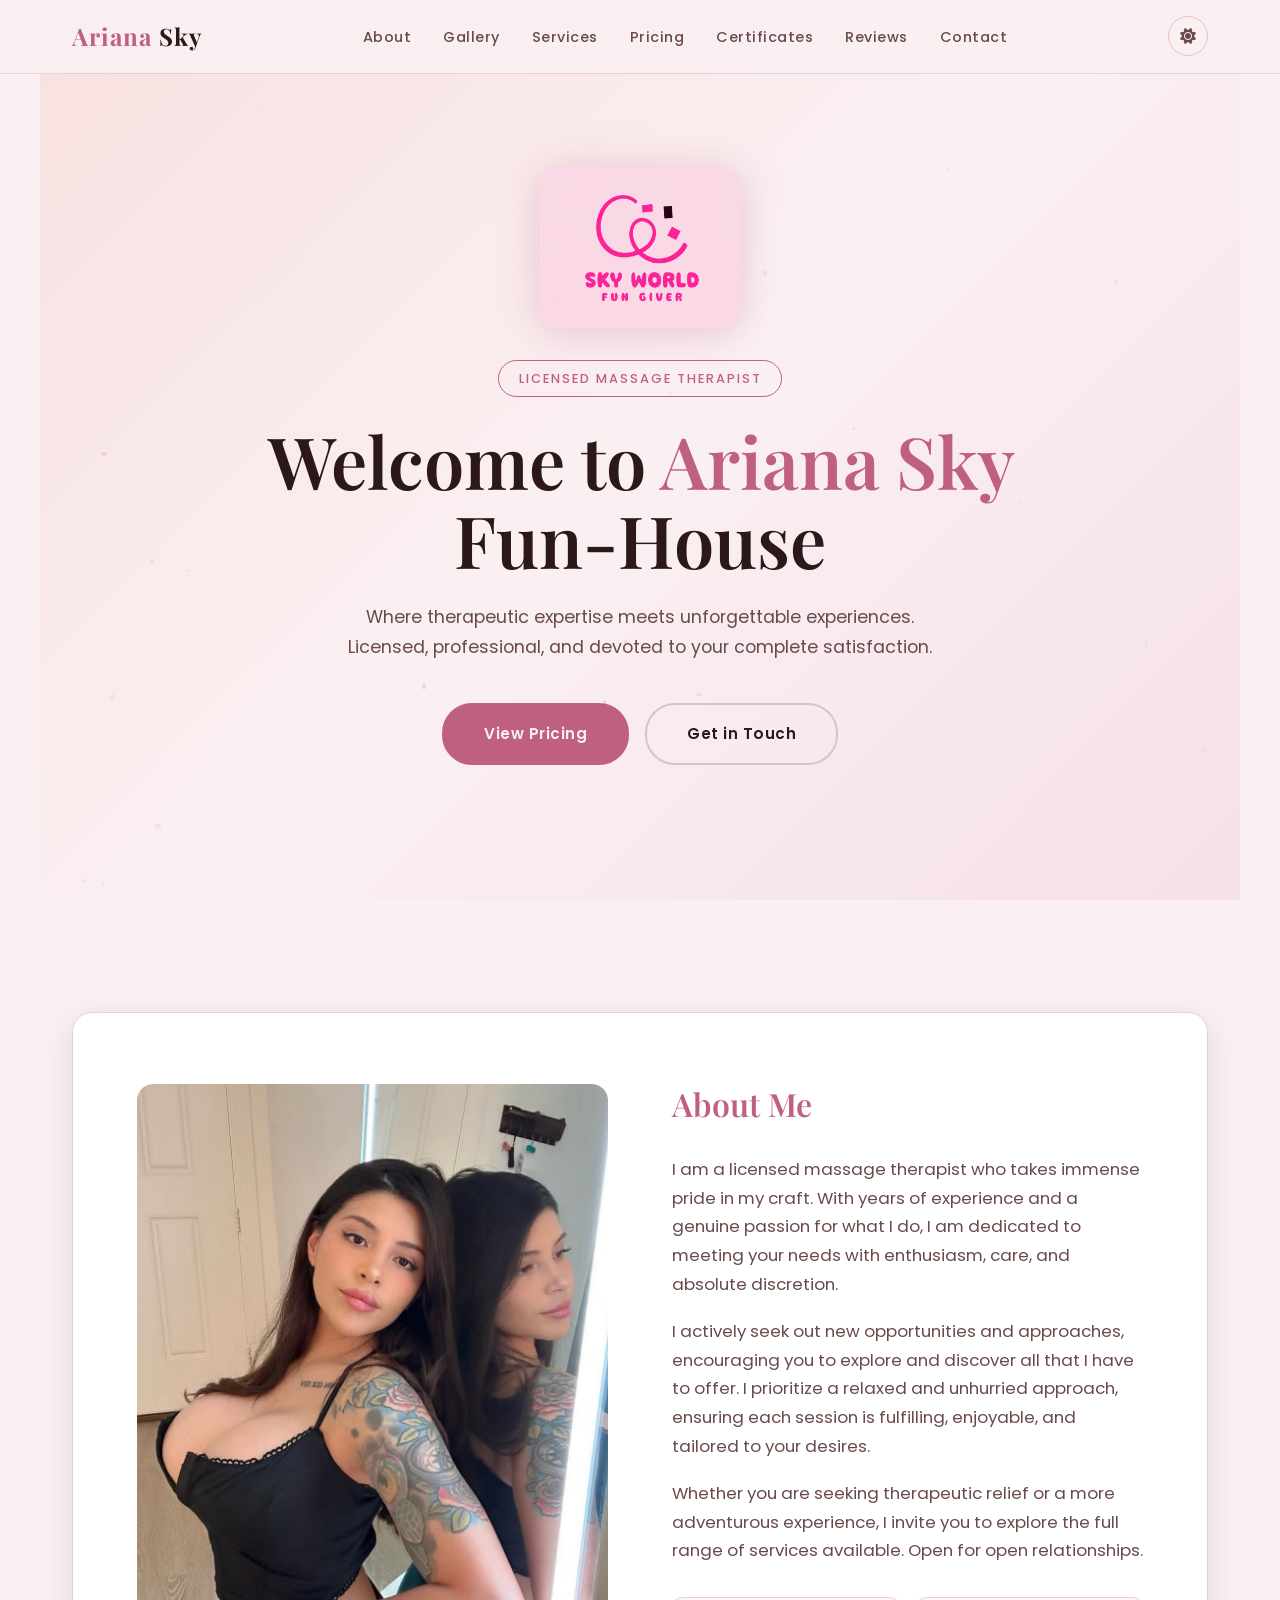
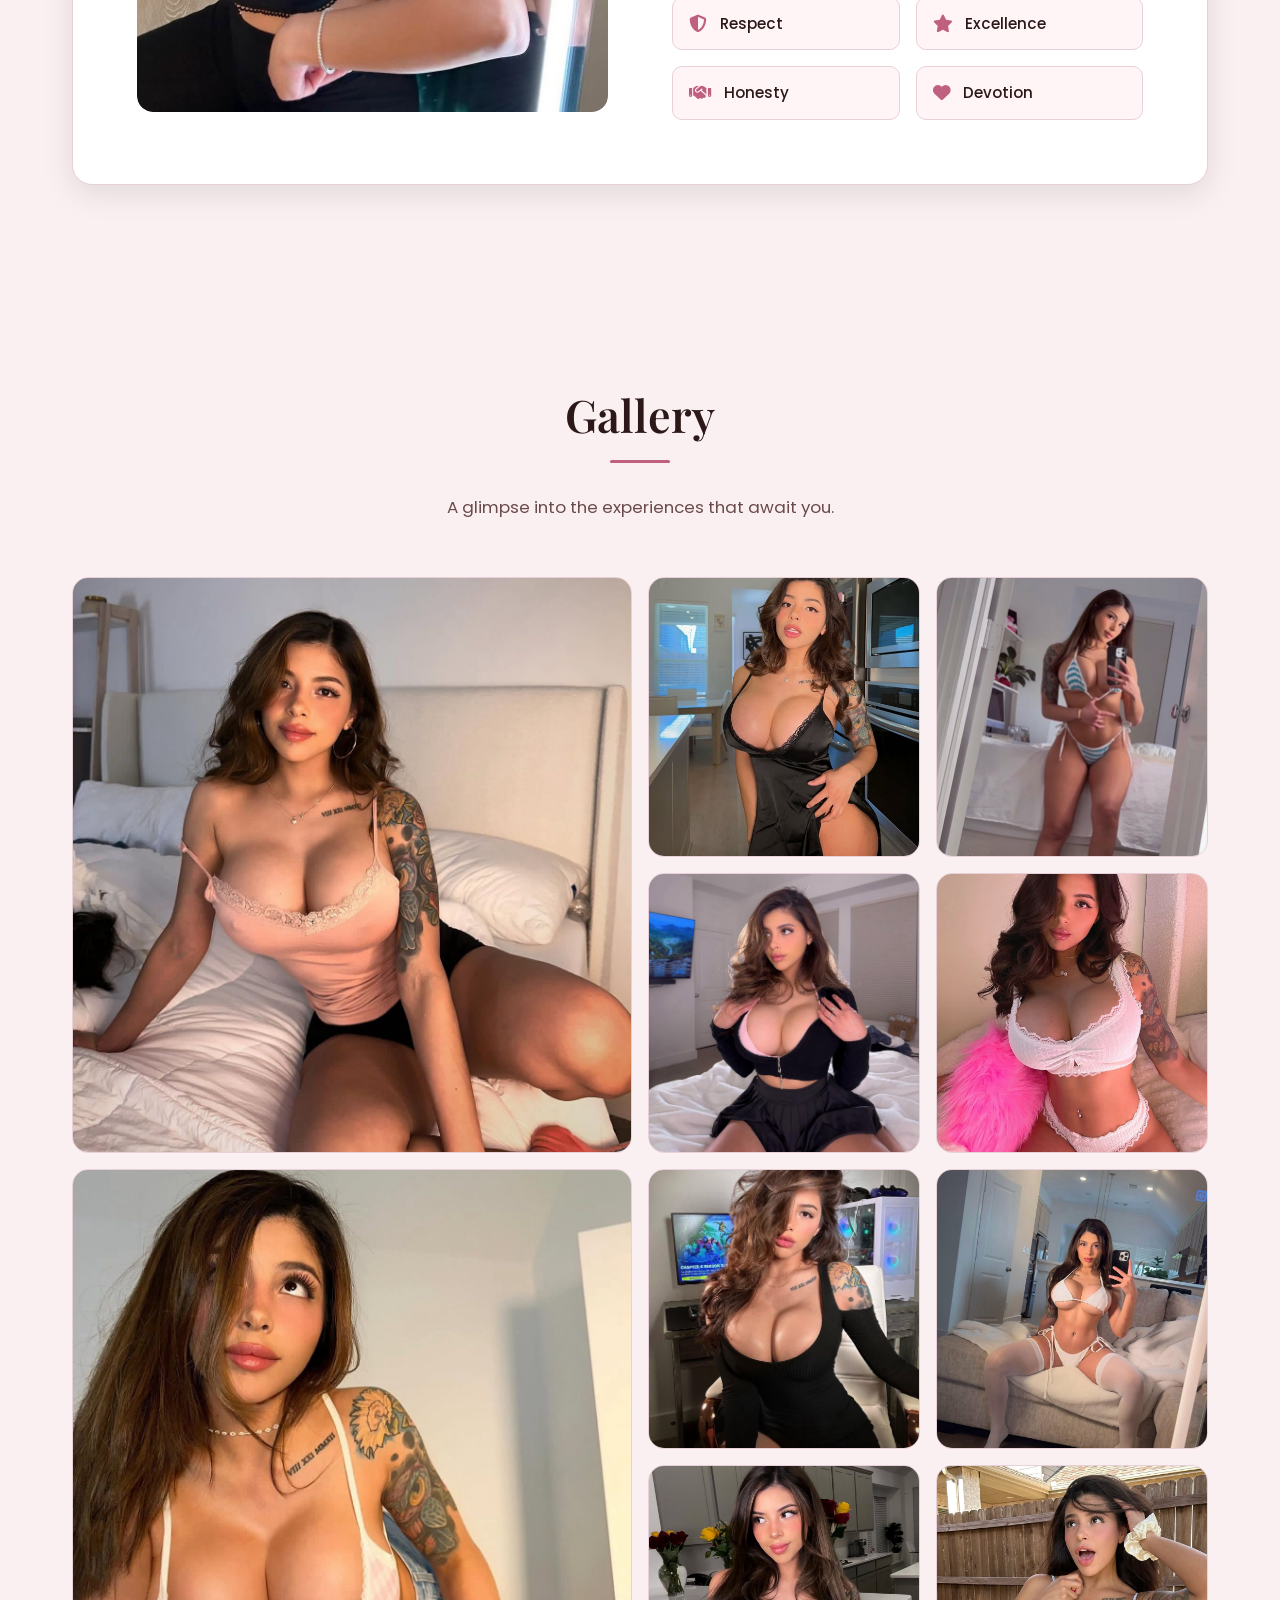
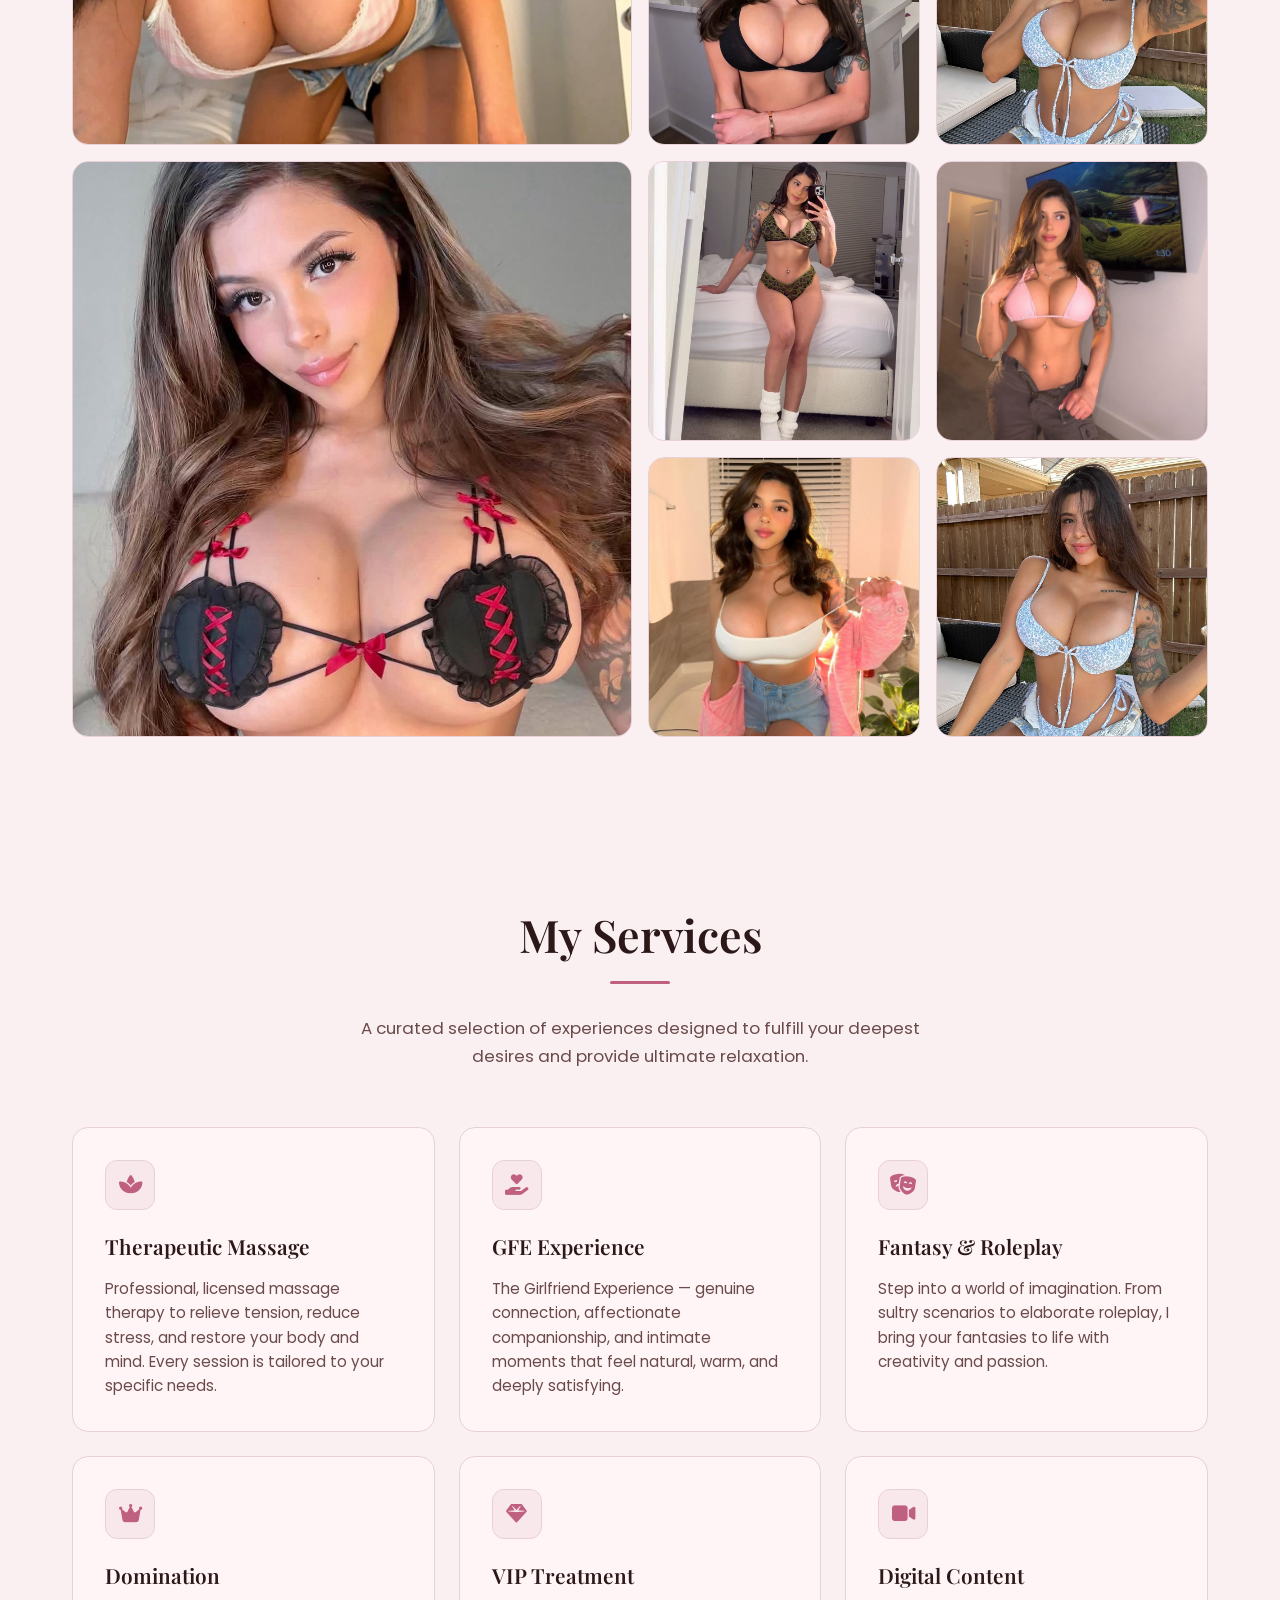
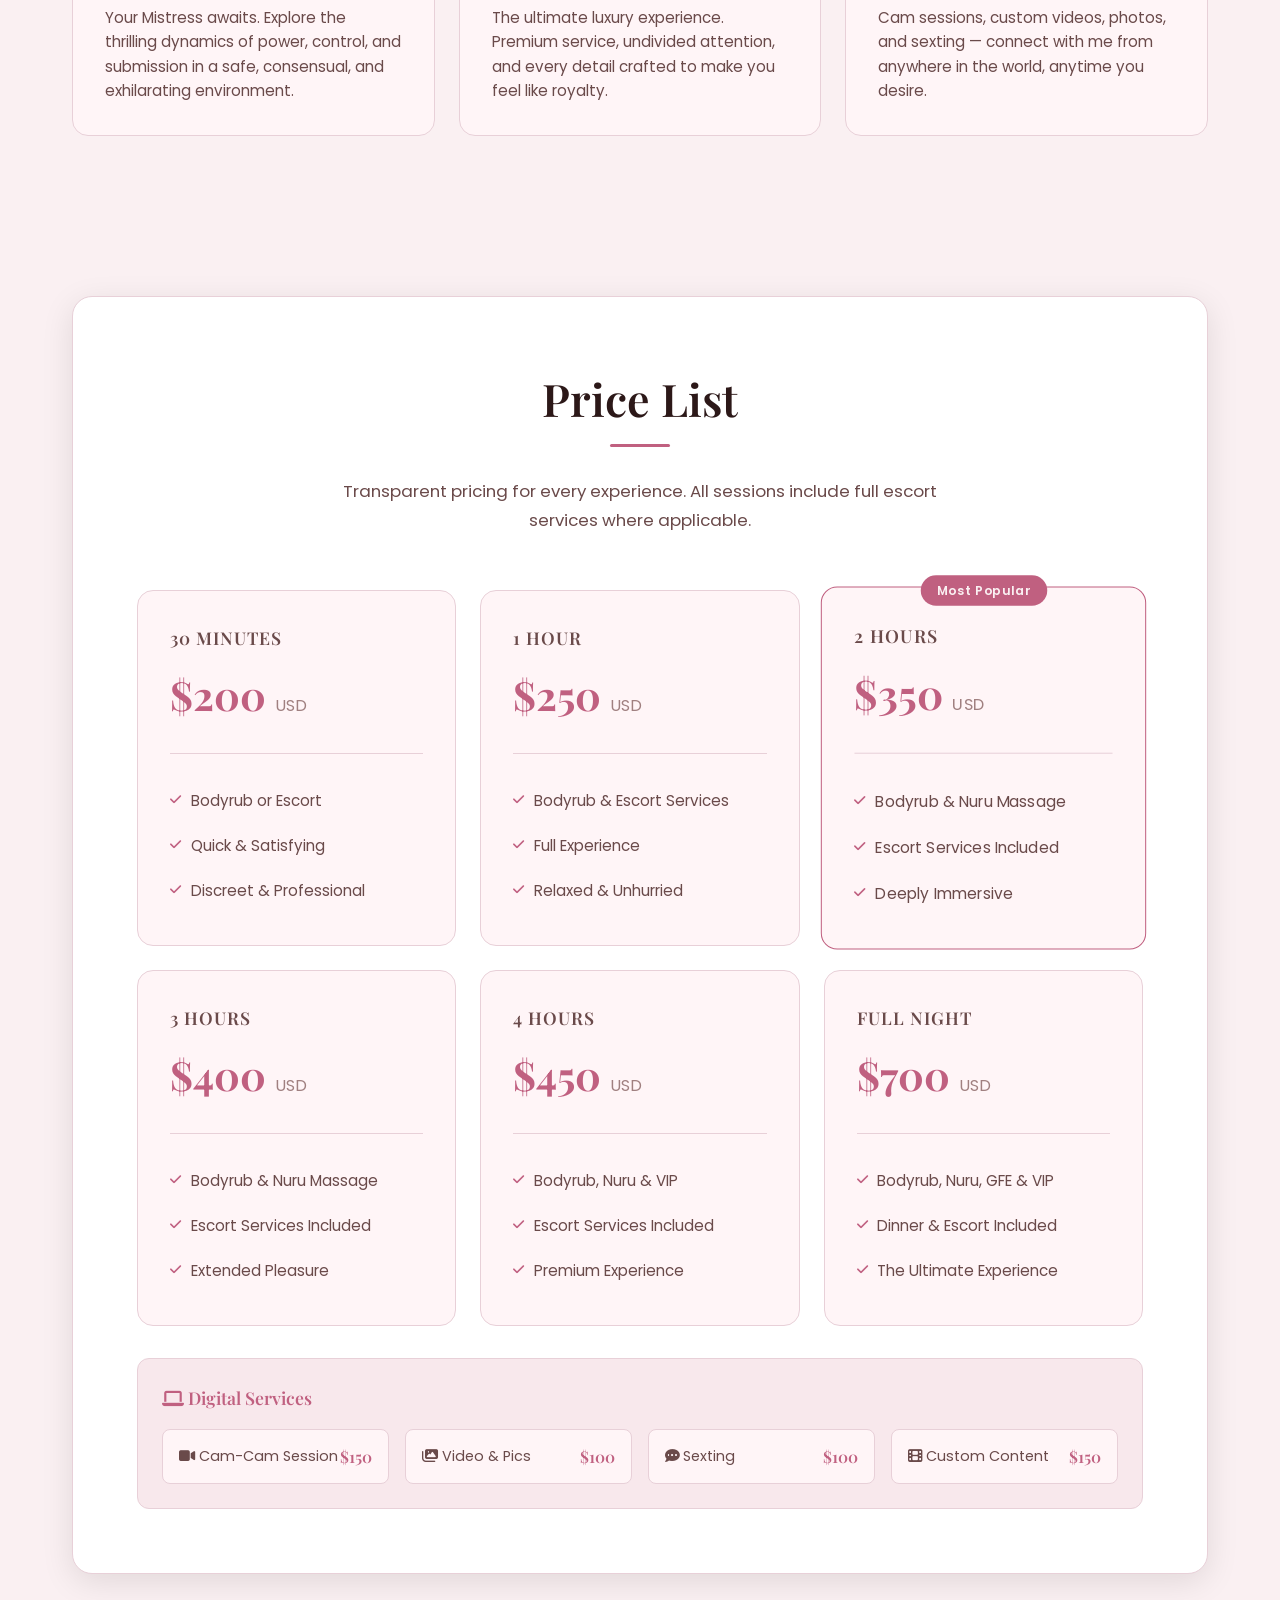
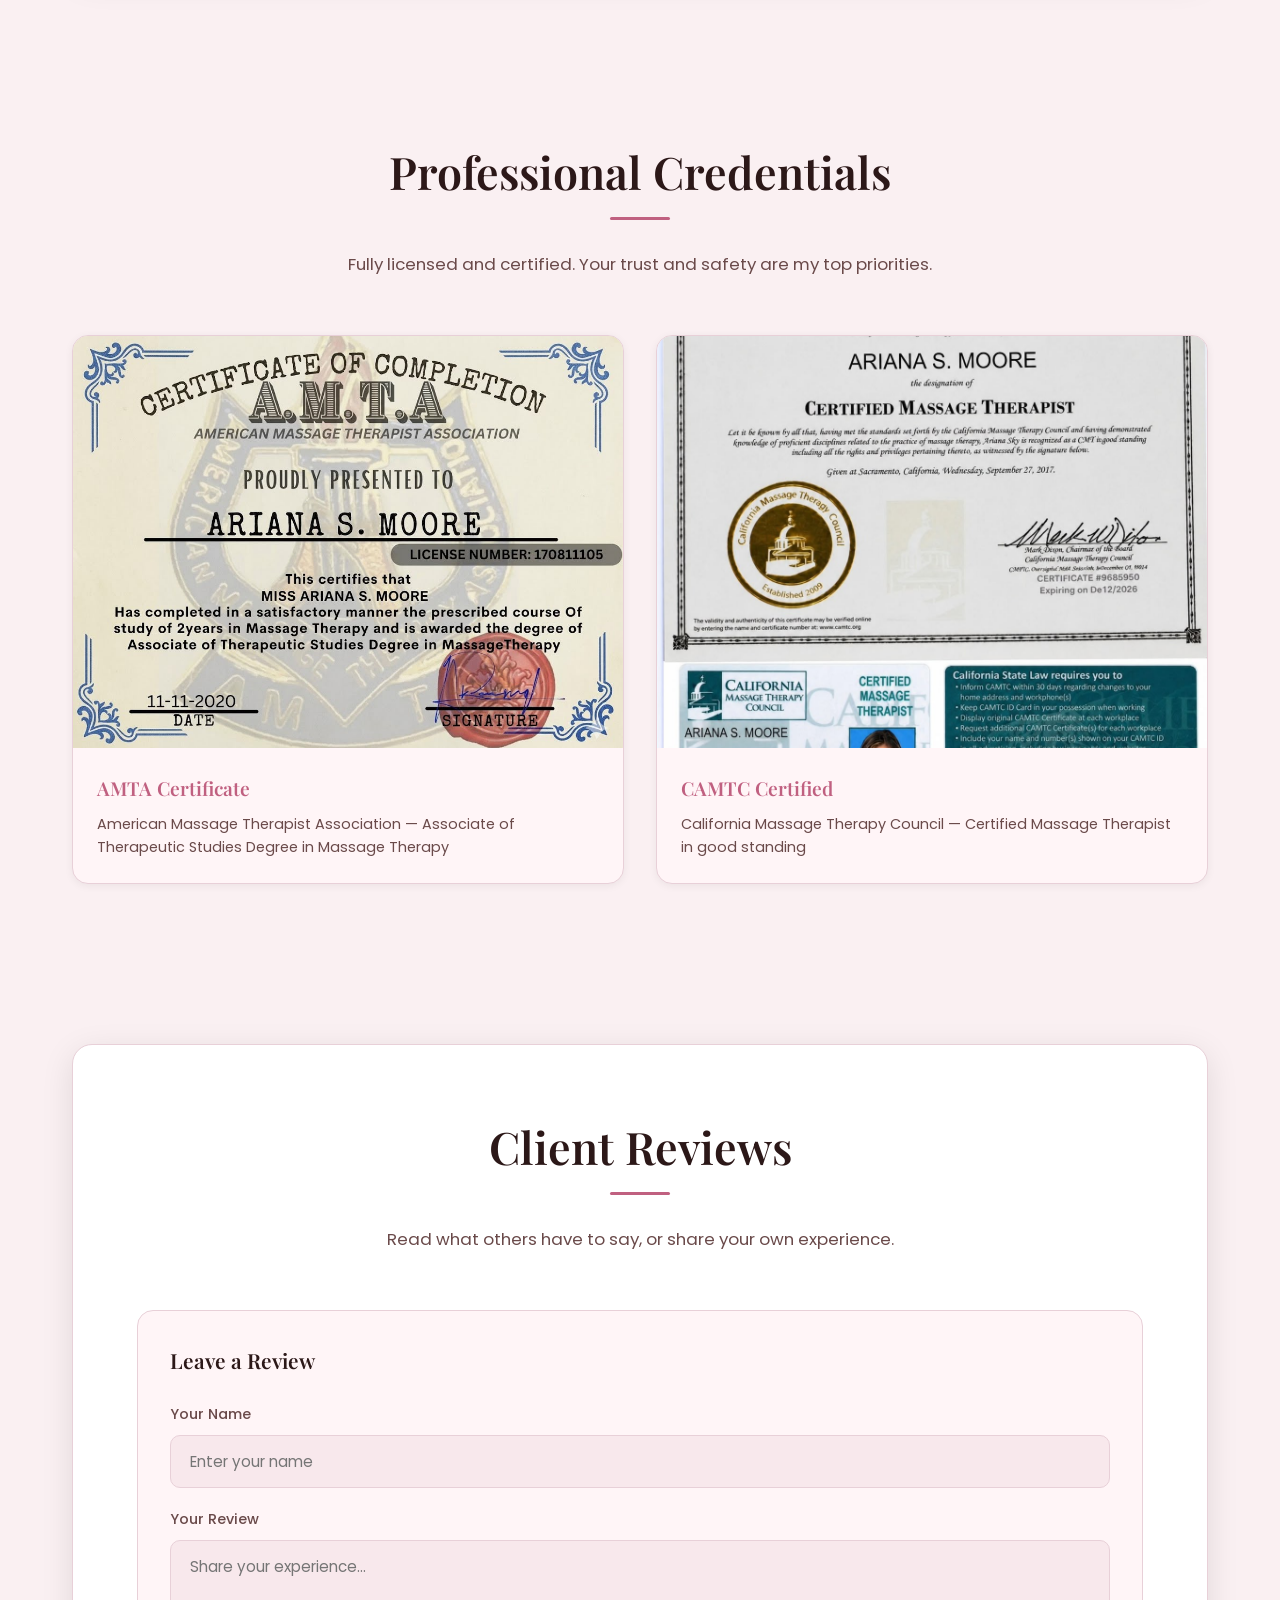
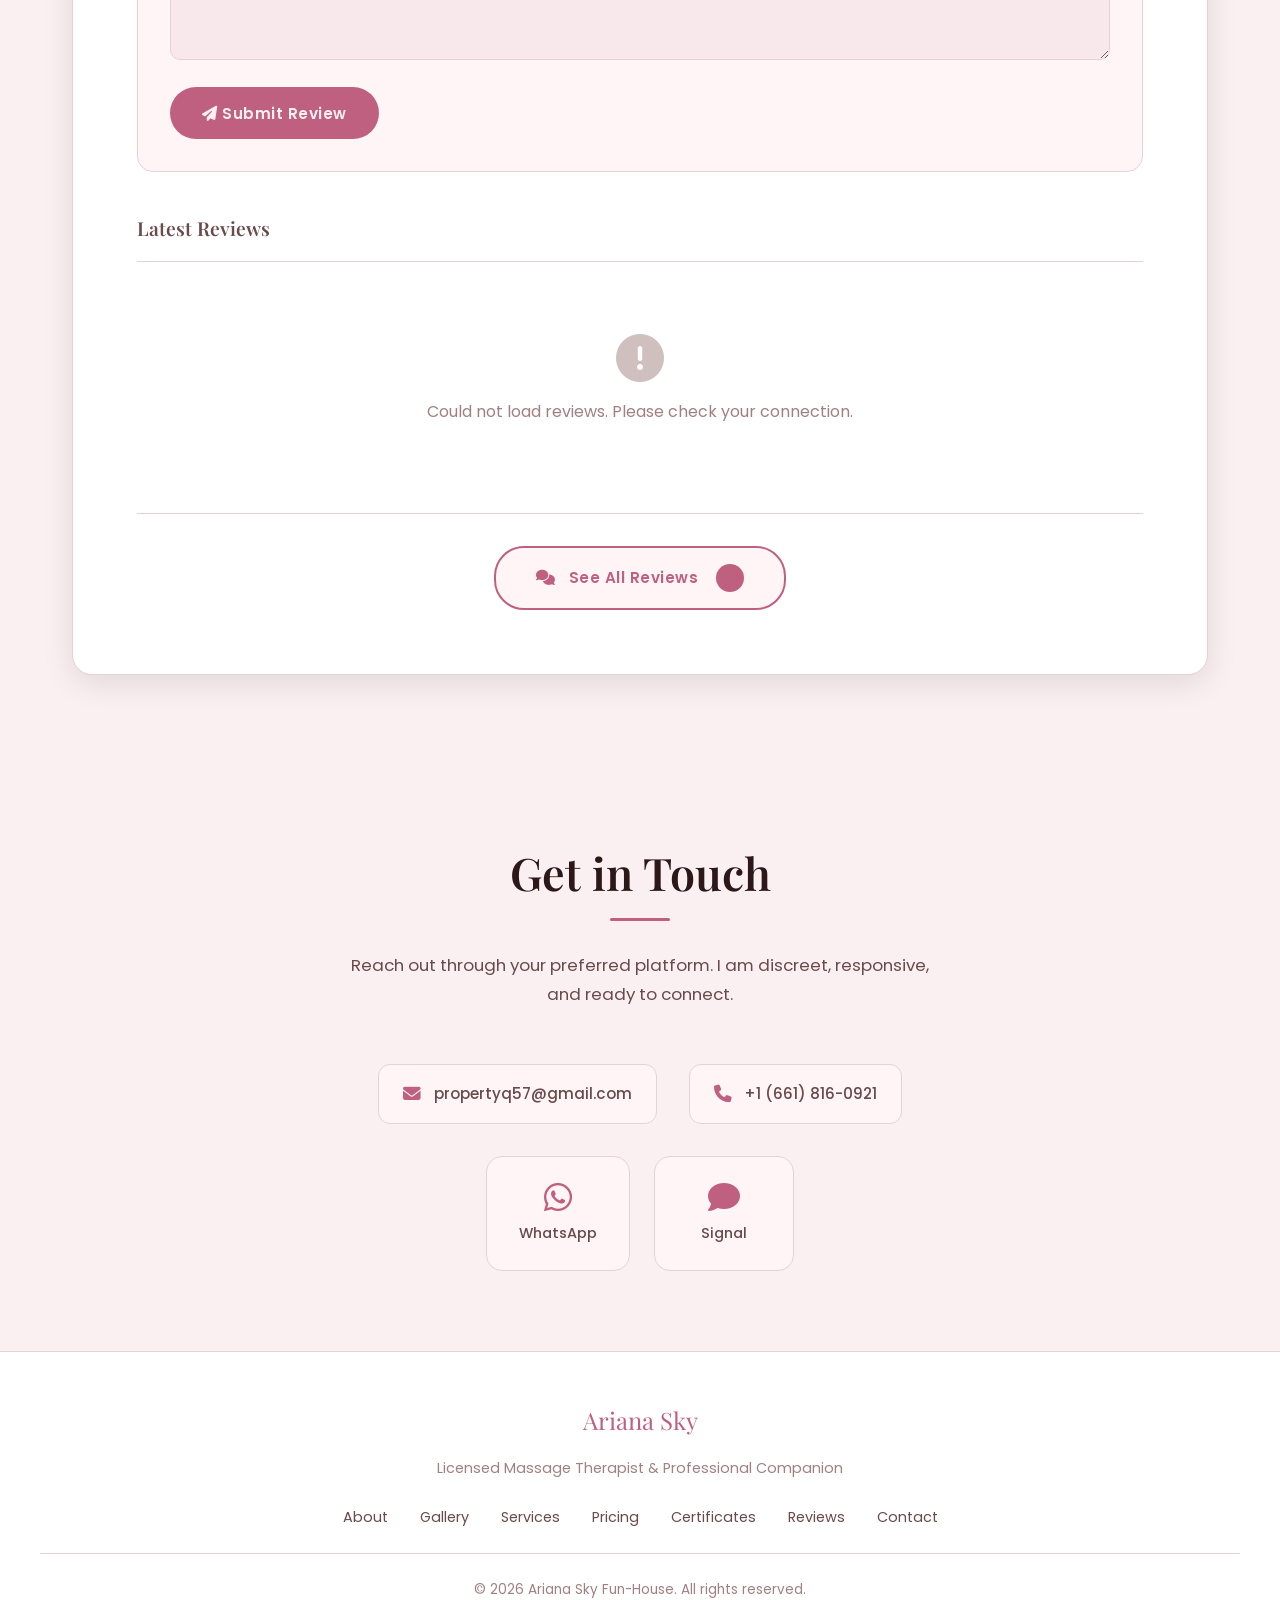
==== commit 92455f42: "update" ====
--- a/index.html
+++ b/index.html
@@ -28,7 +28,6 @@
                 <button class="theme-toggle" id="themeToggle" title="Toggle Dark Mode">
                     <i class="fas fa-sun"></i>
                 </button>
-                <button class="admin-btn" id="adminBtn">Admin</button>
                 <button class="mobile-menu-btn"><i class="fas fa-bars"></i></button>
             </div>
         </div>
@@ -96,93 +95,63 @@
         <div class="gallery-grid">
             <div class="gallery-item large">
                 <img src="Images/IMG-20260613-WA0044.jpg" alt="Gallery Image 1" loading="lazy">
-                <div class="gallery-overlay">
-                    <i class="fas fa-expand"></i>
-                </div>
+                <div class="gallery-overlay"><i class="fas fa-expand"></i></div>
             </div>
             <div class="gallery-item">
                 <img src="Images/IMG-20260613-WA0045.jpg" alt="Gallery Image 2" loading="lazy">
-                <div class="gallery-overlay">
-                    <i class="fas fa-expand"></i>
-                </div>
+                <div class="gallery-overlay"><i class="fas fa-expand"></i></div>
             </div>
             <div class="gallery-item">
                 <img src="Images/IMG-20260613-WA0046.jpg" alt="Gallery Image 3" loading="lazy">
-                <div class="gallery-overlay">
-                    <i class="fas fa-expand"></i>
-                </div>
+                <div class="gallery-overlay"><i class="fas fa-expand"></i></div>
             </div>
             <div class="gallery-item">
                 <img src="Images/IMG-20260613-WA0047.jpg" alt="Gallery Image 4" loading="lazy">
-                <div class="gallery-overlay">
-                    <i class="fas fa-expand"></i>
-                </div>
+                <div class="gallery-overlay"><i class="fas fa-expand"></i></div>
             </div>
             <div class="gallery-item">
                 <img src="Images/IMG-20260613-WA0048.jpg" alt="Gallery Image 5" loading="lazy">
-                <div class="gallery-overlay">
-                    <i class="fas fa-expand"></i>
-                </div>
+                <div class="gallery-overlay"><i class="fas fa-expand"></i></div>
             </div>
             <div class="gallery-item large">
                 <img src="Images/IMG-20260613-WA0049.jpg" alt="Gallery Image 6" loading="lazy">
-                <div class="gallery-overlay">
-                    <i class="fas fa-expand"></i>
-                </div>
+                <div class="gallery-overlay"><i class="fas fa-expand"></i></div>
             </div>
             <div class="gallery-item">
                 <img src="Images/IMG-20260613-WA0050.jpg" alt="Gallery Image 7" loading="lazy">
-                <div class="gallery-overlay">
-                    <i class="fas fa-expand"></i>
-                </div>
+                <div class="gallery-overlay"><i class="fas fa-expand"></i></div>
             </div>
             <div class="gallery-item">
                 <img src="Images/IMG-20260613-WA0051.jpg" alt="Gallery Image 8" loading="lazy">
-                <div class="gallery-overlay">
-                    <i class="fas fa-expand"></i>
-                </div>
+                <div class="gallery-overlay"><i class="fas fa-expand"></i></div>
             </div>
             <div class="gallery-item">
                 <img src="Images/IMG-20260613-WA0052.jpg" alt="Gallery Image 9" loading="lazy">
-                <div class="gallery-overlay">
-                    <i class="fas fa-expand"></i>
-                </div>
+                <div class="gallery-overlay"><i class="fas fa-expand"></i></div>
             </div>
             <div class="gallery-item">
                 <img src="Images/IMG-20260613-WA0053.jpg" alt="Gallery Image 10" loading="lazy">
-                <div class="gallery-overlay">
-                    <i class="fas fa-expand"></i>
-                </div>
+                <div class="gallery-overlay"><i class="fas fa-expand"></i></div>
             </div>
             <div class="gallery-item large">
                 <img src="Images/IMG-20260613-WA0054.jpg" alt="Gallery Image 11" loading="lazy">
-                <div class="gallery-overlay">
-                    <i class="fas fa-expand"></i>
-                </div>
+                <div class="gallery-overlay"><i class="fas fa-expand"></i></div>
             </div>
             <div class="gallery-item">
                 <img src="Images/IMG-20260613-WA0055.jpg" alt="Gallery Image 12" loading="lazy">
-                <div class="gallery-overlay">
-                    <i class="fas fa-expand"></i>
-                </div>
+                <div class="gallery-overlay"><i class="fas fa-expand"></i></div>
             </div>
             <div class="gallery-item">
                 <img src="Images/IMG-20260613-WA0056.jpg" alt="Gallery Image 13" loading="lazy">
-                <div class="gallery-overlay">
-                    <i class="fas fa-expand"></i>
-                </div>
+                <div class="gallery-overlay"><i class="fas fa-expand"></i></div>
             </div>
             <div class="gallery-item">
                 <img src="Images/IMG-20260613-WA0057.jpg" alt="Gallery Image 14" loading="lazy">
-                <div class="gallery-overlay">
-                    <i class="fas fa-expand"></i>
-                </div>
+                <div class="gallery-overlay"><i class="fas fa-expand"></i></div>
             </div>
             <div class="gallery-item">
                 <img src="Images/IMG-20260613-WA0058.jpg" alt="Gallery Image 15" loading="lazy">
-                <div class="gallery-overlay">
-                    <i class="fas fa-expand"></i>
-                </div>
+                <div class="gallery-overlay"><i class="fas fa-expand"></i></div>
             </div>
         </div>
     </section>
@@ -354,7 +323,7 @@
         </div>
     </section>
 
-    <!-- Comments Section -->
+    <!-- Comments Preview Section (Homepage) -->
     <section id="comments" class="reveal">
         <div class="comments-section">
             <div class="section-header">
@@ -362,12 +331,11 @@
                 <p>Read what others have to say, or share your own experience.</p>
             </div>
 
-            <!-- Admin Panel -->
+            <!-- Admin Panel (hidden by default) -->
             <div class="admin-panel" id="adminPanel">
                 <div class="admin-status"><i class="fas fa-circle"></i> Admin Mode Active</div>
                 <h4>Admin Controls</h4>
                 <div class="admin-controls">
-                    <button onclick="clearAllComments()"><i class="fas fa-trash"></i> Clear All Reviews</button>
                     <button onclick="loadSampleComments()"><i class="fas fa-database"></i> Load Sample Data</button>
                     <button class="danger" onclick="logoutAdmin()"><i class="fas fa-sign-out-alt"></i> Logout</button>
                 </div>
@@ -389,9 +357,20 @@
                 </form>
             </div>
 
-            <!-- Comments List -->
+            <!-- Latest Comments Preview (max 3) -->
+            <div class="comments-preview-header">
+                <h3>Latest Reviews</h3>
+            </div>
             <div class="comments-list" id="commentsList">
-                <!-- Comments will be loaded here -->
+                <!-- Comments loaded from Google Sheets -->
+            </div>
+
+            <!-- See More Button -->
+            <div class="see-more-container">
+                <a href="reviews.html" class="see-more-btn">
+                    <i class="fas fa-comments"></i> See All Reviews
+                    <span class="see-more-count" id="seeMoreCount"></span>
+                </a>
             </div>
         </div>
     </section>
@@ -413,13 +392,13 @@
             </div>
         </div>
         <div class="social-links">
-            <a href="https://t.me/ALLMYHEART7" target="_blank" class="social-link">
-                <i class="fab fa-telegram"></i>
-                <span>Telegram</span>
-            </a>
-            <a href="https://wa.me/13027434221" target="_blank" class="social-link">
+            <a href="https://wa.me/16618160921" target="_blank" class="social-link">
                 <i class="fab fa-whatsapp"></i>
                 <span>WhatsApp</span>
+            </a>
+            <a href="https://signal.me/#eu/rBfvpwWZk23hRuSmadb9hV7aApelCJzSNLBcz4TN5seQ0WtCFOdFy5DOm5U5pr0d" target="_blank" class="social-link">
+                <i class="fas fa-comment"></i>
+                <span>Signal</span>
             </a>
         </div>
     </section>
--- a/style.css
+++ b/style.css
@@ -1521,3 +1521,181 @@
         grid-row: span 1;
     }
 }
+
+/* See More Button */
+.see-more-container {
+    text-align: center;
+    margin-top: 2.5rem;
+    padding-top: 2rem;
+    border-top: 1px solid var(--border);
+}
+
+.see-more-btn {
+    display: inline-flex;
+    align-items: center;
+    gap: 0.8rem;
+    padding: 1rem 2.5rem;
+    background: var(--bg-card);
+    border: 2px solid var(--accent);
+    border-radius: 30px;
+    color: var(--accent);
+    text-decoration: none;
+    font-weight: 600;
+    font-size: 0.95rem;
+    letter-spacing: 0.5px;
+    transition: var(--transition);
+}
+
+.see-more-btn:hover {
+    background: var(--accent);
+    color: var(--bg-primary);
+    transform: translateY(-3px);
+    box-shadow: 0 8px 25px var(--accent-glow);
+}
+
+.see-more-count {
+    display: inline-flex;
+    align-items: center;
+    justify-content: center;
+    background: var(--accent);
+    color: var(--bg-primary);
+    width: 28px;
+    height: 28px;
+    border-radius: 50%;
+    font-size: 0.8rem;
+    font-weight: 700;
+    margin-left: 0.3rem;
+}
+
+.see-more-btn:hover .see-more-count {
+    background: var(--bg-primary);
+    color: var(--accent);
+}
+
+/* Comments Preview Header */
+.comments-preview-header {
+    margin-bottom: 1.5rem;
+    padding-bottom: 1rem;
+    border-bottom: 1px solid var(--border);
+}
+
+.comments-preview-header h3 {
+    font-size: 1.2rem;
+    color: var(--text-secondary);
+    display: flex;
+    align-items: center;
+    gap: 0.5rem;
+}
+
+/* Reviews Count */
+.reviews-count {
+    display: flex;
+    align-items: center;
+    justify-content: center;
+    gap: 0.5rem;
+    padding: 1rem;
+    margin-bottom: 1.5rem;
+    background: var(--bg-elevated);
+    border-radius: 10px;
+    color: var(--text-secondary);
+    font-size: 0.95rem;
+    font-weight: 500;
+}
+
+.reviews-count i {
+    color: var(--accent);
+}
+
+/* Pagination */
+.pagination {
+    display: flex;
+    justify-content: center;
+    align-items: center;
+    gap: 1.5rem;
+    margin-top: 2.5rem;
+    padding-top: 2rem;
+    border-top: 1px solid var(--border);
+}
+
+.pagination-btn {
+    display: flex;
+    align-items: center;
+    gap: 0.5rem;
+    padding: 0.8rem 1.5rem;
+    background: var(--bg-card);
+    border: 1px solid var(--border);
+    border-radius: 10px;
+    color: var(--text-secondary);
+    font-family: 'Poppins', sans-serif;
+    font-weight: 500;
+    font-size: 0.9rem;
+    cursor: pointer;
+    transition: var(--transition);
+}
+
+.pagination-btn:hover:not(:disabled) {
+    border-color: var(--accent);
+    color: var(--accent);
+    transform: translateY(-2px);
+}
+
+.pagination-btn:disabled {
+    opacity: 0.4;
+    cursor: not-allowed;
+}
+
+.pagination-info {
+    color: var(--text-muted);
+    font-size: 0.9rem;
+    font-weight: 500;
+}
+
+/* Loading Spinner */
+.loading-spinner {
+    text-align: center;
+    padding: 3rem;
+    color: var(--text-muted);
+}
+
+.loading-spinner i {
+    font-size: 2rem;
+    color: var(--accent);
+    margin-bottom: 1rem;
+}
+
+/* Reviews Page Header */
+.reviews-page-header {
+    background: var(--bg-secondary);
+    border-bottom: 1px solid var(--border);
+}
+
+/* Back Home Button */
+.back-home .btn-secondary {
+    display: inline-flex;
+    align-items: center;
+    gap: 0.5rem;
+}
+
+/* Full Reviews Section */
+.reviews-full {
+    padding: 2rem;
+    max-width: 1200px;
+    margin: 0 auto;
+}
+
+/* Mobile Responsive for new elements */
+@media (max-width: 768px) {
+    .pagination {
+        gap: 1rem;
+    }
+
+    .pagination-btn {
+        padding: 0.6rem 1rem;
+        font-size: 0.85rem;
+    }
+
+    .see-more-btn {
+        padding: 0.9rem 2rem;
+        font-size: 0.9rem;
+    }
+}
